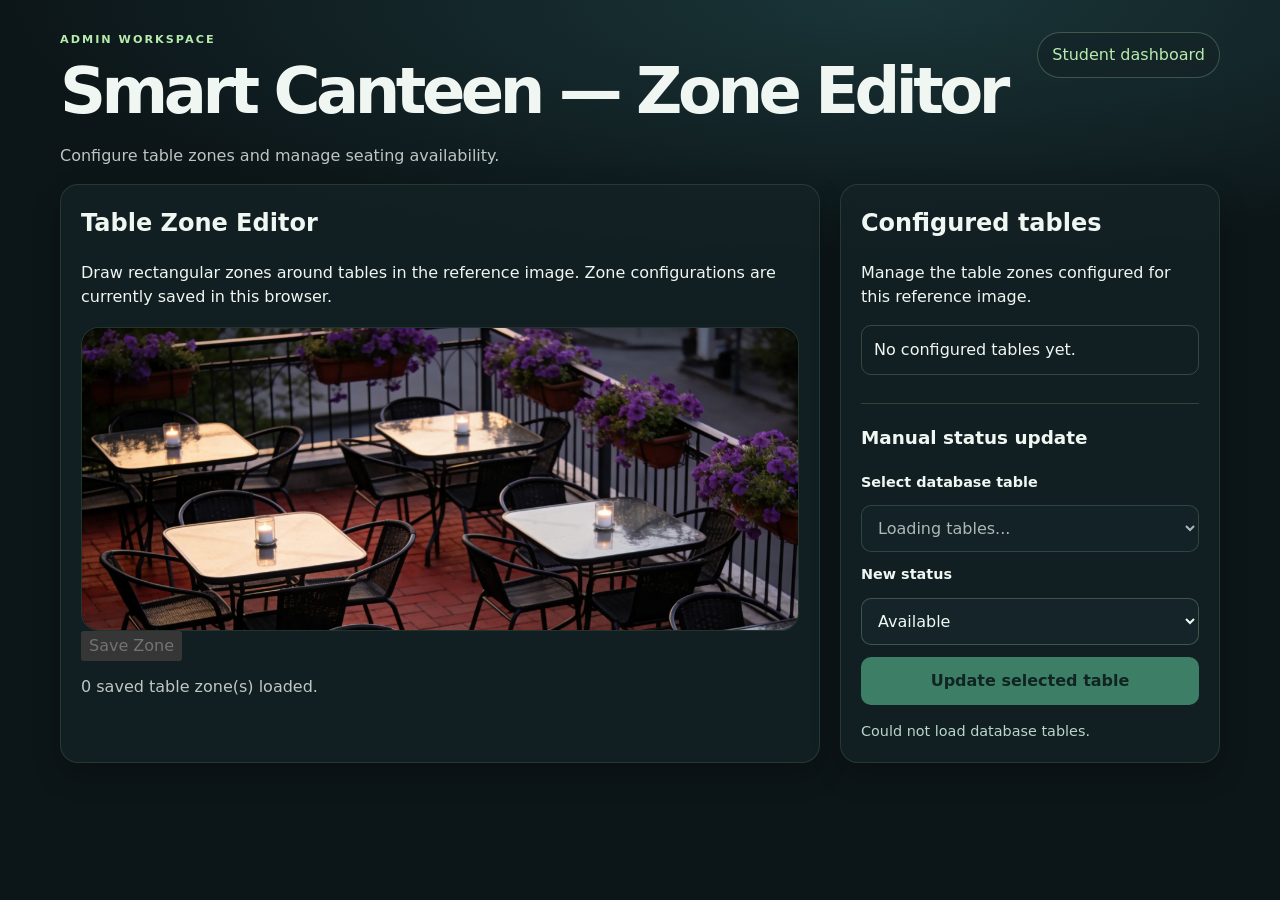
==== projects/smart-canteen/frontend/admin.html @ 9ce66f06 "Commit-2: complete session 03 full-stack smart canteen MVP" ====
<!DOCTYPE html>
<html lang="en">

<head>
  <meta charset="UTF-8">
  <meta name="viewport" content="width=device-width, initial-scale=1.0">

  <title>Smart Canteen | Admin</title>

  <link rel="stylesheet" href="styles.css?v=6">
  <script src="admin.js?v=10" defer></script>
</head>

<body class="admin-body">

  <!-- Admin page header and navigation -->
  <header class="admin-header">
    <div>
      <p class="eyebrow">Admin workspace</p>
      <h1>Smart Canteen — Zone Editor</h1>
      <p class="admin-subtitle">
        Configure table zones and manage seating availability.
      </p>
    </div>

    <nav class="admin-nav">
      <a class="admin-link" href="/">Student dashboard</a>
    </nav>
  </header>

  <main class="admin-main">

    <!-- Table-zone configuration -->
    <section class="admin-panel">
      <h2>Table Zone Editor</h2>
      <p>
        Draw rectangular zones around tables in the reference image.
        Zone configurations are currently saved in this browser.
      </p>

      <!-- Reference image and rectangle-drawing layer -->
      <div class="editor-stage" id="camera-stage">
        <img
          src="assets/canteen-demo.png"
          alt="Reference image of café seating"
          class="stage-image"
          draggable="false"
        >

        <div
          id="zone-layer"
          class="zone-layer"
          aria-hidden="true">
        </div>
      </div>

      <!-- Save a newly drawn rectangle -->
      <button id="save-zone" type="button" disabled>
        Save Zone
      </button>

      <p id="zone-status" class="zone-status" aria-live="polite">
        No table zones configured.
      </p>
    </section>

    <!-- Zone list and manual availability controls -->
    <aside class="admin-panel">

      <h2>Configured tables</h2>
      <p>
        Manage the table zones configured for this reference image.
      </p>

      <!-- JavaScript generates this list from localStorage -->
      <ul id="table-list" class="table-list">
        <li class="table-list-empty">
          No configured tables yet.
        </li>
      </ul>

      <!-- Manual table statuses are saved through FastAPI and SQLite -->
      <section class="manual-status">
        <h3>Manual status update</h3>

        <label for="manual-table-id">
          Select database table
        </label>

        <!-- JavaScript loads database tables into this dropdown -->
        <select id="manual-table-id" disabled>
          <option value="">Loading tables...</option>
        </select>

        <label for="table-01-status">
          New status
        </label>

        <select id="table-01-status">
          <option value="available">Available</option>
          <option value="occupied">Occupied</option>
          <option value="unknown">Unknown</option>
        </select>

        <!-- Enabled after database tables load successfully -->
        <button id="apply-status" type="button" disabled>
          Update selected table
        </button>

        <!-- Displays loading, success and error messages -->
        <p id="status-feedback" role="status">
          Waiting for database tables...
        </p>
      </section>

    </aside>

  </main>

</body>
</html>
---- projects/smart-canteen/frontend/styles.css ----
:root {
  color-scheme: dark;
  --bg: #0c1518;
  --panel: #142226;
  --panel-soft: #17292d;
  --stroke: #2a4144;
  --muted: #a4b5b5;
  --text: #f0f6f1;
  --accent: #b7ebad;
  --available: #88dfaf;
  --occupied: #ffb08f;
  --unknown: #c8c5eb;
}
* { box-sizing: border-box; }
body { margin: 0; color: var(--text); background: radial-gradient(ellipse 90% 35% at 70% 0%, #1a3538, transparent 80%), var(--bg); font: 16px/1.5 system-ui, -apple-system, BlinkMacSystemFont, 'Segoe UI', sans-serif; }
button { font: inherit; }
.page-shell { width: min(1120px, calc(100% - 36px)); margin: 0 auto; }
.topbar { display: flex; align-items: center; justify-content: space-between; border-bottom: 1px solid var(--stroke); min-height: 86px; gap: 12px; }
.brand { display: flex; align-items: center; gap: 10px; text-decoration: none; color: var(--text); font-size: 1.24rem; font-weight: 780; letter-spacing: -.055em; }
.brand-accent { color: var(--accent); }
.brand-mark { background: var(--accent); color: #0d2928; display: grid; place-items: center; width: 40px; height: 40px; border-radius: 12px; }
.topbar-label { color: var(--muted); font-size: .81rem; white-space: nowrap; }
.tiny-dot { display: inline-block; background: var(--accent); width: 6px; height: 6px; border-radius: 50%; vertical-align: middle; margin: 0 0 1px 5px; }
.demo-banner { display: flex; gap: 14px; padding: 13px 16px; margin-top: 23px; background: #342d1c; border: 1px solid #645437; border-radius: 13px; color: #fce6a6; }
.demo-banner strong { display: block; font-size: .75rem; letter-spacing: .085em; }
.demo-banner span:not(.demo-icon) { display: block; color: #e3cf9f; font-size: .82rem; margin-top: 2px; }
.demo-icon { font-size: 1.4rem; line-height: 1; }
.intro { position: relative; overflow: hidden; display: flex; justify-content: space-between; min-height: 250px; align-items: center; gap: 28px; padding: 38px 8px 30px 0; }
.intro > div:first-child { position: relative; z-index: 2; max-width: 660px; }
.eyebrow { color: var(--accent); letter-spacing: .18em; font-weight: 700; font-size: .7rem; text-transform: uppercase; margin: 0 0 9px; }
h1, h2, h3, p { margin-top: 0; }
h1 { font-size: clamp(2.3rem, 5vw, 4.55rem); line-height: 1.05; letter-spacing: -.07em; margin-bottom: 19px; font-weight: 790; }
h1 em { color: var(--accent); font-style: normal; }
.intro-description { color: var(--muted); font-size: 1rem; max-width: 535px; margin: 0; }
.intro-art { flex: 0 0 190px; width: 190px; height: 180px; border-radius: 50%; background: radial-gradient(circle, #254d47, #12272a 68%, transparent 72%); position: relative; transform: rotate(-18deg); }
.art-table { position: absolute; width: 93px; height: 70px; border: 7px solid var(--accent); border-radius: 20px; top: 54px; left: 48px; box-shadow: 0 12px 30px #0007; }
.art-chair { position: absolute; width: 37px; height: 18px; background: #679d89; border-radius: 7px; }
.art-chair.c1 { top: 31px; left: 77px; }.art-chair.c2 { top: 131px; left: 77px; }.art-chair.c3 { width: 18px; height: 36px; left: 24px; top: 72px; }.art-chair.c4 { width: 18px; height: 36px; left: 148px; top: 72px; }
.venue-card { border: 1px solid var(--stroke); border-radius: 17px; background: linear-gradient(110deg, #1c3336, #14262a); padding: 21px 24px; display: flex; align-items: center; gap: 17px; }
.venue-symbol { flex: 0 0 49px; display: grid; place-items: center; width: 49px; height: 49px; background: #284841; border-radius: 13px; font-size: 1.8rem; color: var(--accent); }
.venue-info { flex: 1; min-width: 0; }.venue-info .eyebrow { margin-bottom: 3px; font-size: .6rem; }.venue-info h2 { font-size: 1.15rem; letter-spacing: -.02em; margin-bottom: 2px; }.venue-info p:last-child { color: var(--muted); font-size: .79rem; margin: 0; }
.venue-chip { border: 1px solid #4b6961; color: #c2e6cd; border-radius: 100px; padding: 6px 12px; font-size: .75rem; }
.overview, .tables-section { margin-top: 40px; }.section-heading { display: flex; justify-content: space-between; align-items: end; gap: 14px; margin-bottom: 16px; }.section-heading .eyebrow { margin-bottom: 2px; }.section-heading h2 { font-size: 1.6rem; letter-spacing: -.05em; line-height: 1.2; margin-bottom: 0; }
.snapshot-label, .small-label { font-size: .76rem; color: var(--muted); white-space: nowrap; }
.stat-grid { display: grid; grid-template-columns: repeat(3, 1fr); gap: 13px; }
.stat-card { background: var(--panel); border: 1px solid var(--stroke); border-radius: 16px; padding: 22px; position: relative; }
.stat-card .stat-icon { width: 32px; height: 32px; display: grid; place-items: center; border-radius: 10px; background: #204b40; color: var(--available); font-weight: 700; margin-bottom: 18px; }
.stat-card.occupied .stat-icon { background: #503628; color: var(--occupied); }.stat-card.unknown .stat-icon { background: #35354d; color: var(--unknown); }
.stat-value { font-size: 2.55rem; font-weight: 780; letter-spacing: -.08em; line-height: 1.1; }.stat-label { color: var(--muted); font-size: .87rem; margin-top: 4px; }
.distribution { margin-top: 14px; padding: 17px 21px; border: 1px solid var(--stroke); border-radius: 14px; background: #122025; }
.distribution-heading { display: flex; justify-content: space-between; gap: 14px; margin-bottom: 12px; font-size: .83rem; }.distribution-heading span { color: var(--muted); }.distribution-heading strong { color: var(--text); }
.distribution-track { height: 11px; display: flex; gap: 3px; overflow: hidden; border-radius: 100px; background: #304044; }.track-segment { height: 100%; }.track-segment.available { background: var(--available); }.track-segment.occupied { background: var(--occupied); }.track-segment.unknown { background: var(--unknown); }
.distribution p { color: var(--muted); font-size: .74rem; margin: 12px 0 0; }.distribution strong { color: #e1eae5; }
.filter-bar { display: flex; gap: 8px; overflow-x: auto; padding-bottom: 7px; margin-bottom: 15px; scrollbar-width: thin; }
.filter-chip { background: #1a2b30; color: #c5d3d2; border: 1px solid #365052; border-radius: 100px; padding: 9px 16px; white-space: nowrap; cursor: pointer; font-size: .83rem; transition: background .12s ease, color .12s ease; }
.filter-chip:hover, .filter-chip:focus-visible { background: #304e4d; outline-offset: 2px; }.filter-chip.active { background: var(--accent); border-color: var(--accent); color: #0b2824; font-weight: 700; }
.table-grid { display: grid; grid-template-columns: repeat(3, 1fr); gap: 13px; }
.table-card { min-height: 179px; padding: 18px; background: var(--panel); border: 1px solid var(--stroke); border-radius: 15px; display: flex; flex-direction: column; }
.table-card-top { display: flex; align-items: center; justify-content: space-between; margin-bottom: 14px; gap: 7px; }.table-icon { display: grid; place-items: center; height: 33px; width: 33px; background: #28433c; border-radius: 9px; color: var(--accent); font-size: 1.2rem; }
.status-pill { padding: 4px 10px; border-radius: 100px; font-size: .71rem; font-weight: 650; border: 1px solid; }.status-pill.available { color: var(--available); border-color: #406c58; background: #1b3d33; }.status-pill.occupied { color: var(--occupied); border-color: #794f3c; background: #38271f; }.status-pill.unknown { color: var(--unknown); border-color: #62607a; background: #302e42; }
.table-name { margin: 0; font-size: 1.15rem; letter-spacing: -.04em; }.table-area { margin: 2px 0 16px; color: var(--muted); font-size: .81rem; }.table-card-bottom { border-top: 1px solid var(--stroke); padding-top: 12px; display: flex; justify-content: space-between; gap: 6px; color: var(--muted); font-size: .72rem; margin-top: auto; }.table-reference { color: #698a89; }
.empty-state { grid-column: 1 / -1; color: var(--muted); padding: 28px 10px; text-align: center; }
.explain-card { display: flex; gap: 16px; align-items: start; margin: 38px 0 45px; border-radius: 14px; border: 1px solid #3c5350; background: #1a2e2c; padding: 20px; }.explain-icon { flex: 0 0 29px; width: 29px; height: 29px; border-radius: 50%; background: #346057; display: grid; place-items: center; font-style: italic; font-weight: bold; }.explain-card h2 { font-size: .95rem; margin-bottom: 5px; }.explain-card p { color: #b3c8c2; font-size: .82rem; line-height: 1.65; margin: 0; }.explain-card strong { color: var(--text); }
.footer { display: flex; justify-content: space-between; flex-wrap: wrap; gap: 10px; color: #839897; border-top: 1px solid var(--stroke); padding: 19px 0 28px; font-size: .74rem; }
@media (max-width: 700px) {
  .page-shell { width: min(100% - 28px, 560px); }
  .topbar { min-height: 72px; }.topbar-label { font-size: .68rem; }
  .intro { min-height: auto; padding: 40px 0 30px; }.intro-art { display: none; }
  .intro-description { font-size: .94rem; }
  .venue-card { padding: 16px; }.venue-chip { display: none; }
  .stat-card { padding: 16px; }.stat-card .stat-icon { margin-bottom: 12px; }.stat-value { font-size: 2.2rem; }.stat-label { font-size: .75rem; }
  .overview, .tables-section { margin-top: 32px; }.section-heading h2 { font-size: 1.35rem; }.snapshot-label { white-space: normal; text-align: right; max-width: 130px; font-size: .69rem; }
  .table-grid { grid-template-columns: repeat(2, 1fr); }.table-card { padding: 14px; }.table-name { font-size: 1rem; }.table-card-bottom { flex-wrap: wrap; }
}
@media (max-width: 430px) {
  .page-shell { width: calc(100% - 24px); }.topbar-label { display: none; }
  h1 { font-size: 2.6rem; }
  .stat-grid { gap: 8px; }.stat-card { padding: 13px 11px; }.stat-value { font-size: 2rem; }.stat-label { font-size: .68rem; }
  .table-grid { gap: 9px; }.table-card { min-height: 178px; padding: 12px; }.table-card-bottom { font-size: .67rem; }
  .distribution { padding: 14px; }.explain-card { padding: 15px; }
}
@media (prefers-reduced-motion: reduce) { *, *::before, *::after { scroll-behavior: auto !important; transition: none !important; } }



/* =========================
   Admin page
   ========================= */

   .admin-body {
  min-height: 100vh;
}

.admin-header {
  max-width: 1200px;
  margin: 0 auto;
  padding: 32px 20px 16px;
  display: flex;
  justify-content: space-between;
  align-items: flex-start;
  gap: 20px;
}

.admin-subtitle {
  margin: 8px 0 0;
  color: rgba(240, 246, 241, 0.78);
}

.admin-nav {
  display: flex;
  align-items: center;
}

.admin-link {
  color: var(--accent);
  text-decoration: none;
  border: 1px solid rgba(183, 235, 173, 0.25);
  border-radius: 999px;
  padding: 10px 14px;
  background: rgba(20, 34, 38, 0.55);
}

.admin-link:hover {
  background: rgba(20, 34, 38, 0.8);
}

.admin-main {
  max-width: 1200px;
  margin: 0 auto;
  padding: 0 20px 40px;
  display: grid;
  grid-template-columns: 2fr 1fr;
  gap: 20px;
}

.admin-panel {
  background: rgba(20, 34, 38, 0.8);
  border: 1px solid rgba(183, 235, 173, 0.12);
  border-radius: 18px;
  padding: 20px;
  box-shadow: 0 12px 30px rgba(0, 0, 0, 0.2);
}

.editor-stage {
  position: relative;
  margin-top: 18px;
  border-radius: 18px;
  overflow: hidden;
  border: 1px solid rgba(183, 235, 173, 0.15);
  background: rgba(9, 19, 22, 0.85);
}

.stage-image {
  display: block;
  width: 100%;
  height: auto;
}

.zone-layer {
  position: absolute;
  inset: 0;
  pointer-events: none;
}

.zone-status {
  margin-top: 14px;
  color: rgba(240, 246, 241, 0.78);
}

.table-list {
  list-style: none;
  padding: 0;
  margin: 16px 0 0;
  display: grid;
  gap: 10px;
}

.table-list-empty {
  padding: 12px 14px;
  border-radius: 12px;
  background: rgba(9, 19, 22, 0.55);
  color: rgba(240, 246, 241, 0.78);
  border: 1px dashed rgba(183, 235, 173, 0.15);
}

@media (max-width: 900px) {
  .admin-main {
    grid-template-columns: 1fr;
  }

  .admin-header {
    flex-direction: column;
  }
}

/* Zone drawing experiment */

.zone-layer {
  pointer-events: auto;
  touch-action: none;
  cursor: crosshair;
}

.zone-preview {
  position: absolute;
  box-sizing: border-box;
  border: 2px solid #5ee8b1;
  background: rgba(94, 232, 177, 0.22);
  pointer-events: none;
}

/* Saved table zone */

.zone-saved {
  border-color: #36e2ae;
  background: rgba(54, 226, 174, 0.18);
}

.zone-saved::after {
  content: attr(data-label);
  position: absolute;
  top: 0;
  left: 0;
  padding: 4px 7px;
  border-radius: 0 0 6px 0;
  background: #087b65;
  color: white;
  font-size: 12px;
  font-weight: 700;
}

/* Configured table list */

.table-list li {
  display: flex;
  justify-content: space-between;
  align-items: center;
  gap: 12px;
  padding: 12px;
  border: 1px solid rgba(183, 235, 173, 0.2);
  border-radius: 10px;
}

.table-list button {
  cursor: pointer;
  border: 1px solid #a75b5b;
  border-radius: 7px;
  padding: 6px 10px;
  background: transparent;
  color: #ffaaaa;
}


/* Admin manual-status controls */

.manual-status {
  display: grid;
  gap: 12px;
  margin-top: 28px;
  padding-top: 20px;
  border-top: 1px solid rgba(183, 235, 173, 0.18);
}

.manual-status h3 {
  margin: 0 0 8px;
  font-size: 1.15rem;
}

.manual-status label {
  font-size: 0.9rem;
  font-weight: 600;
}

.manual-status select {
  width: 100%;
  min-width: 0;
  padding: 12px;
  border: 1px solid rgba(183, 235, 173, 0.25);
  border-radius: 10px;
  background: #142428;
  color: #effaf5;
  font: inherit;
}

.manual-status select:focus-visible,
.manual-status button:focus-visible {
  outline: 2px solid #61e8b3;
  outline-offset: 3px;
}

.manual-status button {
  padding: 12px 16px;
  border: 0;
  border-radius: 10px;
  background: #69dfaa;
  color: #102923;
  font: inherit;
  font-weight: 700;
  cursor: pointer;
}

.manual-status button:hover:not(:disabled) {
  background: #8cefc1;
}

.manual-status button:disabled {
  opacity: 0.5;
  cursor: not-allowed;
}

#status-feedback {
  margin: 4px 0 0;
  color: #b9d6ca;
  font-size: 0.9rem;
  overflow-wrap: anywhere;
}

/* Information about the student dashboard's data freshness */

.data-sync-status {
  margin: 12px 0;
  color: #b9d6ca;
  font-size: 0.85rem;
}
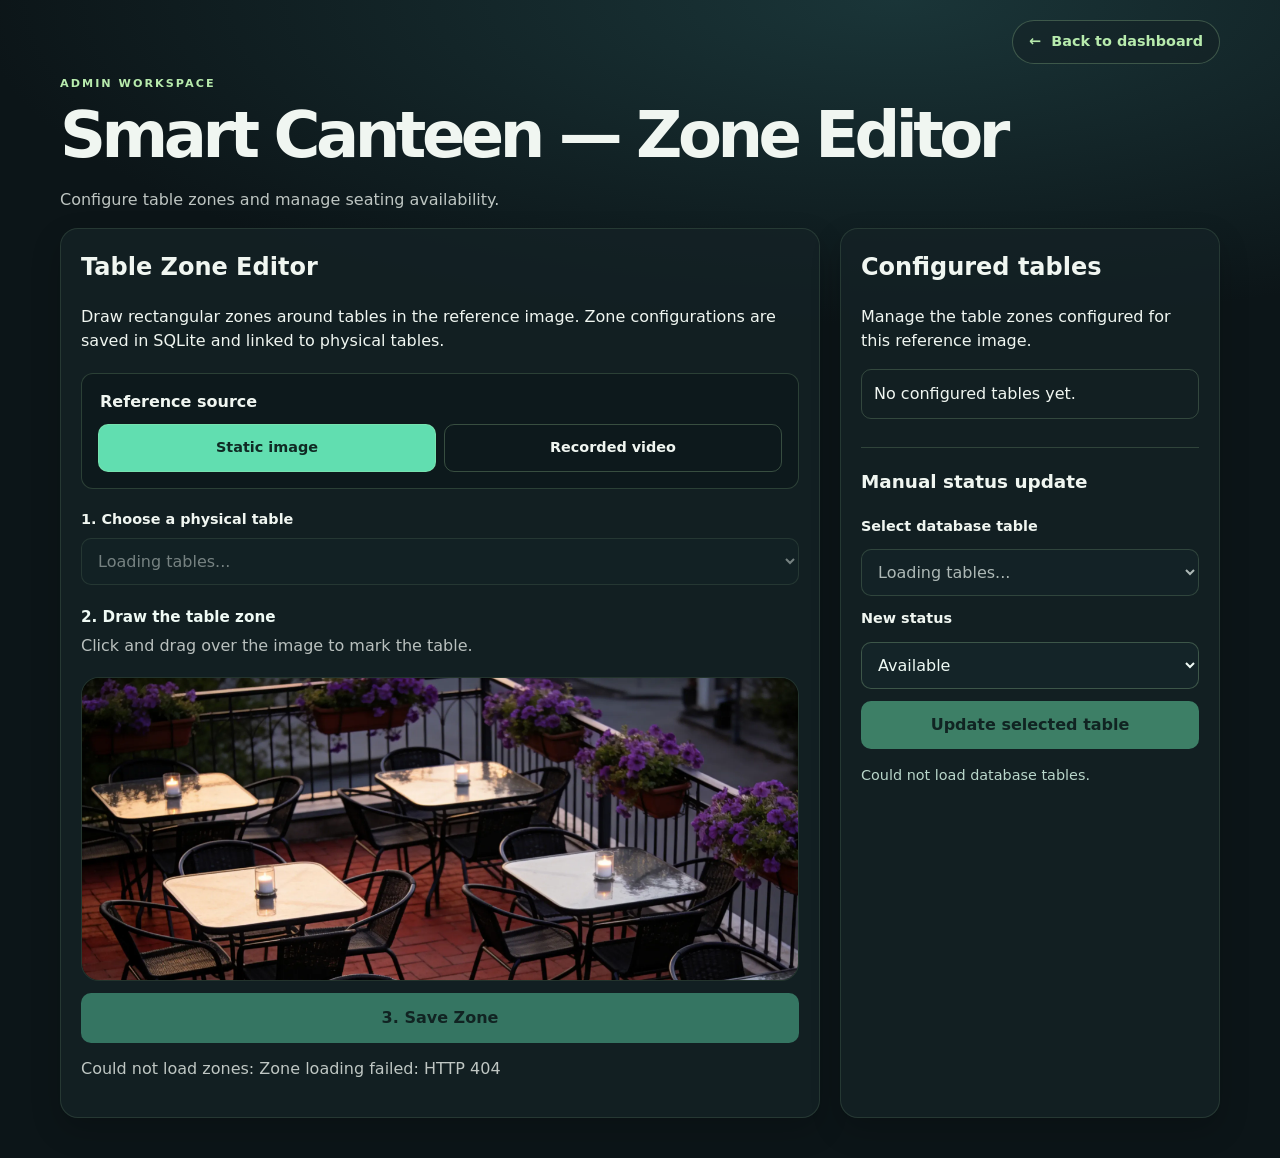
==== commit ae78bf8b: "feat: add persistent multi-camera zone editor with SQLite" ====
--- a/projects/smart-canteen/frontend/admin.html
+++ b/projects/smart-canteen/frontend/admin.html
@@ -1,122 +1,175 @@
+<!doctype html>
+<html lang="en">
+  <head>
+    <meta charset="UTF-8" />
+    <meta name="viewport" content="width=device-width, initial-scale=1.0" />
 
-<!DOCTYPE html>
-<html lang="en">
+    <title>Smart Canteen | Admin</title>
 
-<head>
-  <meta charset="UTF-8">
-  <meta name="viewport" content="width=device-width, initial-scale=1.0">
+    <link rel="stylesheet" href="styles.css?v=7" />
+    <script src="admin.js?v=17" defer></script>
+  </head>
 
-  <title>Smart Canteen | Admin</title>
-
-  <link rel="stylesheet" href="styles.css?v=6">
-  <script src="admin.js?v=10" defer></script>
-</head>
-
-<body class="admin-body">
-
-  <!-- Admin page header and navigation -->
-  <header class="admin-header">
-    <div>
-      <p class="eyebrow">Admin workspace</p>
-      <h1>Smart Canteen — Zone Editor</h1>
-      <p class="admin-subtitle">
-        Configure table zones and manage seating availability.
-      </p>
-    </div>
-
-    <nav class="admin-nav">
-      <a class="admin-link" href="/">Student dashboard</a>
-    </nav>
-  </header>
-
-  <main class="admin-main">
-
-    <!-- Table-zone configuration -->
-    <section class="admin-panel">
-      <h2>Table Zone Editor</h2>
-      <p>
-        Draw rectangular zones around tables in the reference image.
-        Zone configurations are currently saved in this browser.
-      </p>
-
-      <!-- Reference image and rectangle-drawing layer -->
-      <div class="editor-stage" id="camera-stage">
-        <img
-          src="assets/canteen-demo.png"
-          alt="Reference image of café seating"
-          class="stage-image"
-          draggable="false"
-        >
-
-        <div
-          id="zone-layer"
-          class="zone-layer"
-          aria-hidden="true">
-        </div>
+  <body class="admin-body">
+    <!-- Admin page header and navigation -->
+    <header class="admin-header">
+      <div>
+        <p class="eyebrow">Admin workspace</p>
+        <h1>Smart Canteen — Zone Editor</h1>
+        <p class="admin-subtitle">
+          Configure table zones and manage seating availability.
+        </p>
       </div>
 
-      <!-- Save a newly drawn rectangle -->
-      <button id="save-zone" type="button" disabled>
-        Save Zone
-      </button>
+      <nav class="admin-nav">
+        <a class="admin-link" href="/">
+          <span aria-hidden="true">←</span>
+          <span>Back to dashboard</span>
+        </a>
+      </nav>
+    </header>
 
-      <p id="zone-status" class="zone-status" aria-live="polite">
-        No table zones configured.
-      </p>
-    </section>
+    <main class="admin-main">
+      <!-- Table-zone configuration -->
+      <section class="admin-panel">
+        <h2>Table Zone Editor</h2>
+        <p>
+         Draw rectangular zones around tables in the reference image. Zone configurations are saved in SQLite and linked to physical tables.
+        </p>
 
-    <!-- Zone list and manual availability controls -->
-    <aside class="admin-panel">
+        <!-- Choose the type of reference footage. -->
+        <div class="source-controls">
+        <!-- Two choices are easier to understand as tabs. -->
+        <fieldset class="source-mode-group">
+          <legend>Reference source</legend>
 
-      <h2>Configured tables</h2>
-      <p>
-        Manage the table zones configured for this reference image.
-      </p>
+          <div class="source-mode-options">
+            <label class="source-mode-choice">
+              <input type="radio" name="source-mode" value="image" checked />
+              <span>Static image</span>
+            </label>
 
-      <!-- JavaScript generates this list from localStorage -->
-      <ul id="table-list" class="table-list">
-        <li class="table-list-empty">
-          No configured tables yet.
-        </li>
-      </ul>
+            <label class="source-mode-choice">
+              <input type="radio" name="source-mode" value="video" disabled />
+              <span>Recorded video</span>
+            </label>
+          </div>
+        </fieldset>
 
-      <!-- Manual table statuses are saved through FastAPI and SQLite -->
-      <section class="manual-status">
-        <h3>Manual status update</h3>
+          <!-- Show this file picker when video mode is enabled. -->
+          <div id="video-input-row" hidden>
+            <label for="video-file">Choose a recorded video</label>
+            <input
+              id="video-file"
+              type="file"
+              accept="video/mp4,video/webm"
+            />
 
-        <label for="manual-table-id">
-          Select database table
+            <!-- Capture the current video frame for table-zone editing. -->
+          <button
+            id="capture-video-frame"
+            type="button"
+            disabled
+          >
+            Capture Frame & Edit Zones
+          </button>
+          </div>
+        </div>
+                <!-- Step 1: Choose which physical table to configure. -->
+        <label for="zone-table-id">
+          1. Choose a physical table
         </label>
 
-        <!-- JavaScript loads database tables into this dropdown -->
-        <select id="manual-table-id" disabled>
+        <select id="zone-table-id" disabled>
           <option value="">Loading tables...</option>
         </select>
 
-        <label for="table-01-status">
-          New status
-        </label>
+        <!-- Step 2: Draw the table boundary. -->
+        <p class="zone-help">
+          <strong>2. Draw the table zone</strong>
+          Click and drag over the image to mark the table.
+        </p>
 
-        <select id="table-01-status">
-          <option value="available">Available</option>
-          <option value="occupied">Occupied</option>
-          <option value="unknown">Unknown</option>
-        </select>
+        <!-- Camera reference image and drawing layer. -->
+        <div class="editor-stage" id="camera-stage">
+          <img
+            src="assets/canteen-demo.png"
+            alt="Reference image of café seating"
+            class="stage-image"
+            draggable="false"
+          />
 
-        <!-- Enabled after database tables load successfully -->
-        <button id="apply-status" type="button" disabled>
-          Update selected table
+          <!-- Recorded footage uses the same editor stage. -->
+        <video
+          id="stage-video"
+          class="stage-video"
+          controls
+          playsinline
+          preload="metadata"
+          hidden
+        ></video>
+
+        <!-- A frozen video frame used for drawing table zones. -->
+        <canvas
+          id="frozen-video-frame"
+          class="frozen-video-frame"
+          aria-label="Captured video frame for table-zone editing"
+          hidden
+        ></canvas>
+          <div id="zone-layer" class="zone-layer" aria-hidden="true"></div>
+        </div>
+
+        <!-- Step 3: Save to SQLite. -->
+        <button id="save-zone" type="button" disabled>
+          3. Save Zone
         </button>
 
-        <!-- Displays loading, success and error messages -->
-        <p id="status-feedback" role="status">
-          Waiting for database tables...
+        <!-- Show drawing, saving, and error messages to the admin. -->
+        <p id="zone-status" class="zone-status" aria-live="polite">
+          No table zones configured.
         </p>
       </section>
 
-    </aside>
+      <!-- Zone list and manual availability controls -->
+      <aside class="admin-panel">
+        <h2>Configured tables</h2>
+        <p>Manage the table zones configured for this reference image.</p>
 
-  </main>
+        <!-- JavaScript generates this list from localStorage -->
+        <ul id="table-list" class="table-list">
+          <li class="table-list-empty">No configured tables yet.</li>
+        </ul>
 
-</body>
+        <!-- Manual table statuses are saved through FastAPI and SQLite -->
+        <section class="manual-status">
+          <h3>Manual status update</h3>
+
+          <label for="manual-table-id"> Select database table </label>
+
+          <!-- JavaScript loads database tables into this dropdown -->
+          <select id="manual-table-id" disabled>
+            <option value="">Loading tables...</option>
+          </select>
+
+          <label for="table-01-status"> New status </label>
+
+          <select id="table-01-status">
+            <option value="available">Available</option>
+            <option value="occupied">Occupied</option>
+            <option value="unknown">Unknown</option>
+          </select>
+
+          <!-- Enabled after database tables load successfully -->
+          <button id="apply-status" type="button" disabled>
+            Update selected table
+          </button>
+
+          <!-- Displays loading, success and error messages -->
+          <p id="status-feedback" role="status">
+            Waiting for database tables...
+          </p>
+        </section>
+      </aside>
+    </main>
+  </body>
 </html>
--- a/projects/smart-canteen/frontend/styles.css
+++ b/projects/smart-canteen/frontend/styles.css
@@ -11,96 +11,653 @@
   --occupied: #ffb08f;
   --unknown: #c8c5eb;
 }
-* { box-sizing: border-box; }
-body { margin: 0; color: var(--text); background: radial-gradient(ellipse 90% 35% at 70% 0%, #1a3538, transparent 80%), var(--bg); font: 16px/1.5 system-ui, -apple-system, BlinkMacSystemFont, 'Segoe UI', sans-serif; }
-button { font: inherit; }
-.page-shell { width: min(1120px, calc(100% - 36px)); margin: 0 auto; }
-.topbar { display: flex; align-items: center; justify-content: space-between; border-bottom: 1px solid var(--stroke); min-height: 86px; gap: 12px; }
-.brand { display: flex; align-items: center; gap: 10px; text-decoration: none; color: var(--text); font-size: 1.24rem; font-weight: 780; letter-spacing: -.055em; }
-.brand-accent { color: var(--accent); }
-.brand-mark { background: var(--accent); color: #0d2928; display: grid; place-items: center; width: 40px; height: 40px; border-radius: 12px; }
-.topbar-label { color: var(--muted); font-size: .81rem; white-space: nowrap; }
-.tiny-dot { display: inline-block; background: var(--accent); width: 6px; height: 6px; border-radius: 50%; vertical-align: middle; margin: 0 0 1px 5px; }
-.demo-banner { display: flex; gap: 14px; padding: 13px 16px; margin-top: 23px; background: #342d1c; border: 1px solid #645437; border-radius: 13px; color: #fce6a6; }
-.demo-banner strong { display: block; font-size: .75rem; letter-spacing: .085em; }
-.demo-banner span:not(.demo-icon) { display: block; color: #e3cf9f; font-size: .82rem; margin-top: 2px; }
-.demo-icon { font-size: 1.4rem; line-height: 1; }
-.intro { position: relative; overflow: hidden; display: flex; justify-content: space-between; min-height: 250px; align-items: center; gap: 28px; padding: 38px 8px 30px 0; }
-.intro > div:first-child { position: relative; z-index: 2; max-width: 660px; }
-.eyebrow { color: var(--accent); letter-spacing: .18em; font-weight: 700; font-size: .7rem; text-transform: uppercase; margin: 0 0 9px; }
-h1, h2, h3, p { margin-top: 0; }
-h1 { font-size: clamp(2.3rem, 5vw, 4.55rem); line-height: 1.05; letter-spacing: -.07em; margin-bottom: 19px; font-weight: 790; }
-h1 em { color: var(--accent); font-style: normal; }
-.intro-description { color: var(--muted); font-size: 1rem; max-width: 535px; margin: 0; }
-.intro-art { flex: 0 0 190px; width: 190px; height: 180px; border-radius: 50%; background: radial-gradient(circle, #254d47, #12272a 68%, transparent 72%); position: relative; transform: rotate(-18deg); }
-.art-table { position: absolute; width: 93px; height: 70px; border: 7px solid var(--accent); border-radius: 20px; top: 54px; left: 48px; box-shadow: 0 12px 30px #0007; }
-.art-chair { position: absolute; width: 37px; height: 18px; background: #679d89; border-radius: 7px; }
-.art-chair.c1 { top: 31px; left: 77px; }.art-chair.c2 { top: 131px; left: 77px; }.art-chair.c3 { width: 18px; height: 36px; left: 24px; top: 72px; }.art-chair.c4 { width: 18px; height: 36px; left: 148px; top: 72px; }
-.venue-card { border: 1px solid var(--stroke); border-radius: 17px; background: linear-gradient(110deg, #1c3336, #14262a); padding: 21px 24px; display: flex; align-items: center; gap: 17px; }
-.venue-symbol { flex: 0 0 49px; display: grid; place-items: center; width: 49px; height: 49px; background: #284841; border-radius: 13px; font-size: 1.8rem; color: var(--accent); }
-.venue-info { flex: 1; min-width: 0; }.venue-info .eyebrow { margin-bottom: 3px; font-size: .6rem; }.venue-info h2 { font-size: 1.15rem; letter-spacing: -.02em; margin-bottom: 2px; }.venue-info p:last-child { color: var(--muted); font-size: .79rem; margin: 0; }
-.venue-chip { border: 1px solid #4b6961; color: #c2e6cd; border-radius: 100px; padding: 6px 12px; font-size: .75rem; }
-.overview, .tables-section { margin-top: 40px; }.section-heading { display: flex; justify-content: space-between; align-items: end; gap: 14px; margin-bottom: 16px; }.section-heading .eyebrow { margin-bottom: 2px; }.section-heading h2 { font-size: 1.6rem; letter-spacing: -.05em; line-height: 1.2; margin-bottom: 0; }
-.snapshot-label, .small-label { font-size: .76rem; color: var(--muted); white-space: nowrap; }
-.stat-grid { display: grid; grid-template-columns: repeat(3, 1fr); gap: 13px; }
-.stat-card { background: var(--panel); border: 1px solid var(--stroke); border-radius: 16px; padding: 22px; position: relative; }
-.stat-card .stat-icon { width: 32px; height: 32px; display: grid; place-items: center; border-radius: 10px; background: #204b40; color: var(--available); font-weight: 700; margin-bottom: 18px; }
-.stat-card.occupied .stat-icon { background: #503628; color: var(--occupied); }.stat-card.unknown .stat-icon { background: #35354d; color: var(--unknown); }
-.stat-value { font-size: 2.55rem; font-weight: 780; letter-spacing: -.08em; line-height: 1.1; }.stat-label { color: var(--muted); font-size: .87rem; margin-top: 4px; }
-.distribution { margin-top: 14px; padding: 17px 21px; border: 1px solid var(--stroke); border-radius: 14px; background: #122025; }
-.distribution-heading { display: flex; justify-content: space-between; gap: 14px; margin-bottom: 12px; font-size: .83rem; }.distribution-heading span { color: var(--muted); }.distribution-heading strong { color: var(--text); }
-.distribution-track { height: 11px; display: flex; gap: 3px; overflow: hidden; border-radius: 100px; background: #304044; }.track-segment { height: 100%; }.track-segment.available { background: var(--available); }.track-segment.occupied { background: var(--occupied); }.track-segment.unknown { background: var(--unknown); }
-.distribution p { color: var(--muted); font-size: .74rem; margin: 12px 0 0; }.distribution strong { color: #e1eae5; }
-.filter-bar { display: flex; gap: 8px; overflow-x: auto; padding-bottom: 7px; margin-bottom: 15px; scrollbar-width: thin; }
-.filter-chip { background: #1a2b30; color: #c5d3d2; border: 1px solid #365052; border-radius: 100px; padding: 9px 16px; white-space: nowrap; cursor: pointer; font-size: .83rem; transition: background .12s ease, color .12s ease; }
-.filter-chip:hover, .filter-chip:focus-visible { background: #304e4d; outline-offset: 2px; }.filter-chip.active { background: var(--accent); border-color: var(--accent); color: #0b2824; font-weight: 700; }
-.table-grid { display: grid; grid-template-columns: repeat(3, 1fr); gap: 13px; }
-.table-card { min-height: 179px; padding: 18px; background: var(--panel); border: 1px solid var(--stroke); border-radius: 15px; display: flex; flex-direction: column; }
-.table-card-top { display: flex; align-items: center; justify-content: space-between; margin-bottom: 14px; gap: 7px; }.table-icon { display: grid; place-items: center; height: 33px; width: 33px; background: #28433c; border-radius: 9px; color: var(--accent); font-size: 1.2rem; }
-.status-pill { padding: 4px 10px; border-radius: 100px; font-size: .71rem; font-weight: 650; border: 1px solid; }.status-pill.available { color: var(--available); border-color: #406c58; background: #1b3d33; }.status-pill.occupied { color: var(--occupied); border-color: #794f3c; background: #38271f; }.status-pill.unknown { color: var(--unknown); border-color: #62607a; background: #302e42; }
-.table-name { margin: 0; font-size: 1.15rem; letter-spacing: -.04em; }.table-area { margin: 2px 0 16px; color: var(--muted); font-size: .81rem; }.table-card-bottom { border-top: 1px solid var(--stroke); padding-top: 12px; display: flex; justify-content: space-between; gap: 6px; color: var(--muted); font-size: .72rem; margin-top: auto; }.table-reference { color: #698a89; }
-.empty-state { grid-column: 1 / -1; color: var(--muted); padding: 28px 10px; text-align: center; }
-.explain-card { display: flex; gap: 16px; align-items: start; margin: 38px 0 45px; border-radius: 14px; border: 1px solid #3c5350; background: #1a2e2c; padding: 20px; }.explain-icon { flex: 0 0 29px; width: 29px; height: 29px; border-radius: 50%; background: #346057; display: grid; place-items: center; font-style: italic; font-weight: bold; }.explain-card h2 { font-size: .95rem; margin-bottom: 5px; }.explain-card p { color: #b3c8c2; font-size: .82rem; line-height: 1.65; margin: 0; }.explain-card strong { color: var(--text); }
-.footer { display: flex; justify-content: space-between; flex-wrap: wrap; gap: 10px; color: #839897; border-top: 1px solid var(--stroke); padding: 19px 0 28px; font-size: .74rem; }
+* {
+  box-sizing: border-box;
+}
+body {
+  margin: 0;
+  color: var(--text);
+  background:
+    radial-gradient(ellipse 90% 35% at 70% 0%, #1a3538, transparent 80%),
+    var(--bg);
+  font:
+    16px/1.5 system-ui,
+    -apple-system,
+    BlinkMacSystemFont,
+    "Segoe UI",
+    sans-serif;
+}
+button {
+  font: inherit;
+}
+.page-shell {
+  width: min(1120px, calc(100% - 36px));
+  margin: 0 auto;
+}
+.topbar {
+  display: flex;
+  align-items: center;
+  justify-content: space-between;
+  border-bottom: 1px solid var(--stroke);
+  min-height: 86px;
+  gap: 12px;
+}
+.brand {
+  display: flex;
+  align-items: center;
+  gap: 10px;
+  text-decoration: none;
+  color: var(--text);
+  font-size: 1.24rem;
+  font-weight: 780;
+  letter-spacing: -0.055em;
+}
+.brand-accent {
+  color: var(--accent);
+}
+.brand-mark {
+  background: var(--accent);
+  color: #0d2928;
+  display: grid;
+  place-items: center;
+  width: 40px;
+  height: 40px;
+  border-radius: 12px;
+}
+.topbar-label {
+  color: var(--muted);
+  font-size: 0.81rem;
+  white-space: nowrap;
+}
+.tiny-dot {
+  display: inline-block;
+  background: var(--accent);
+  width: 6px;
+  height: 6px;
+  border-radius: 50%;
+  vertical-align: middle;
+  margin: 0 0 1px 5px;
+}
+.demo-banner {
+  display: flex;
+  gap: 14px;
+  padding: 13px 16px;
+  margin-top: 23px;
+  background: #342d1c;
+  border: 1px solid #645437;
+  border-radius: 13px;
+  color: #fce6a6;
+}
+.demo-banner strong {
+  display: block;
+  font-size: 0.75rem;
+  letter-spacing: 0.085em;
+}
+.demo-banner span:not(.demo-icon) {
+  display: block;
+  color: #e3cf9f;
+  font-size: 0.82rem;
+  margin-top: 2px;
+}
+.demo-icon {
+  font-size: 1.4rem;
+  line-height: 1;
+}
+.intro {
+  position: relative;
+  overflow: hidden;
+  display: flex;
+  justify-content: space-between;
+  min-height: 250px;
+  align-items: center;
+  gap: 28px;
+  padding: 38px 8px 30px 0;
+}
+.intro > div:first-child {
+  position: relative;
+  z-index: 2;
+  max-width: 660px;
+}
+.eyebrow {
+  color: var(--accent);
+  letter-spacing: 0.18em;
+  font-weight: 700;
+  font-size: 0.7rem;
+  text-transform: uppercase;
+  margin: 0 0 9px;
+}
+h1,
+h2,
+h3,
+p {
+  margin-top: 0;
+}
+h1 {
+  font-size: clamp(2.3rem, 5vw, 4.55rem);
+  line-height: 1.05;
+  letter-spacing: -0.07em;
+  margin-bottom: 19px;
+  font-weight: 790;
+}
+h1 em {
+  color: var(--accent);
+  font-style: normal;
+}
+.intro-description {
+  color: var(--muted);
+  font-size: 1rem;
+  max-width: 535px;
+  margin: 0;
+}
+.intro-art {
+  flex: 0 0 190px;
+  width: 190px;
+  height: 180px;
+  border-radius: 50%;
+  background: radial-gradient(circle, #254d47, #12272a 68%, transparent 72%);
+  position: relative;
+  transform: rotate(-18deg);
+}
+.art-table {
+  position: absolute;
+  width: 93px;
+  height: 70px;
+  border: 7px solid var(--accent);
+  border-radius: 20px;
+  top: 54px;
+  left: 48px;
+  box-shadow: 0 12px 30px #0007;
+}
+.art-chair {
+  position: absolute;
+  width: 37px;
+  height: 18px;
+  background: #679d89;
+  border-radius: 7px;
+}
+.art-chair.c1 {
+  top: 31px;
+  left: 77px;
+}
+.art-chair.c2 {
+  top: 131px;
+  left: 77px;
+}
+.art-chair.c3 {
+  width: 18px;
+  height: 36px;
+  left: 24px;
+  top: 72px;
+}
+.art-chair.c4 {
+  width: 18px;
+  height: 36px;
+  left: 148px;
+  top: 72px;
+}
+.venue-card {
+  border: 1px solid var(--stroke);
+  border-radius: 17px;
+  background: linear-gradient(110deg, #1c3336, #14262a);
+  padding: 21px 24px;
+  display: flex;
+  align-items: center;
+  gap: 17px;
+}
+.venue-symbol {
+  flex: 0 0 49px;
+  display: grid;
+  place-items: center;
+  width: 49px;
+  height: 49px;
+  background: #284841;
+  border-radius: 13px;
+  font-size: 1.8rem;
+  color: var(--accent);
+}
+.venue-info {
+  flex: 1;
+  min-width: 0;
+}
+.venue-info .eyebrow {
+  margin-bottom: 3px;
+  font-size: 0.6rem;
+}
+.venue-info h2 {
+  font-size: 1.15rem;
+  letter-spacing: -0.02em;
+  margin-bottom: 2px;
+}
+.venue-info p:last-child {
+  color: var(--muted);
+  font-size: 0.79rem;
+  margin: 0;
+}
+.venue-chip {
+  border: 1px solid #4b6961;
+  color: #c2e6cd;
+  border-radius: 100px;
+  padding: 6px 12px;
+  font-size: 0.75rem;
+}
+.overview,
+.tables-section {
+  margin-top: 40px;
+}
+.section-heading {
+  display: flex;
+  justify-content: space-between;
+  align-items: end;
+  gap: 14px;
+  margin-bottom: 16px;
+}
+.section-heading .eyebrow {
+  margin-bottom: 2px;
+}
+.section-heading h2 {
+  font-size: 1.6rem;
+  letter-spacing: -0.05em;
+  line-height: 1.2;
+  margin-bottom: 0;
+}
+.snapshot-label,
+.small-label {
+  font-size: 0.76rem;
+  color: var(--muted);
+  white-space: nowrap;
+}
+.stat-grid {
+  display: grid;
+  grid-template-columns: repeat(3, 1fr);
+  gap: 13px;
+}
+.stat-card {
+  background: var(--panel);
+  border: 1px solid var(--stroke);
+  border-radius: 16px;
+  padding: 22px;
+  position: relative;
+}
+.stat-card .stat-icon {
+  width: 32px;
+  height: 32px;
+  display: grid;
+  place-items: center;
+  border-radius: 10px;
+  background: #204b40;
+  color: var(--available);
+  font-weight: 700;
+  margin-bottom: 18px;
+}
+.stat-card.occupied .stat-icon {
+  background: #503628;
+  color: var(--occupied);
+}
+.stat-card.unknown .stat-icon {
+  background: #35354d;
+  color: var(--unknown);
+}
+.stat-value {
+  font-size: 2.55rem;
+  font-weight: 780;
+  letter-spacing: -0.08em;
+  line-height: 1.1;
+}
+.stat-label {
+  color: var(--muted);
+  font-size: 0.87rem;
+  margin-top: 4px;
+}
+.distribution {
+  margin-top: 14px;
+  padding: 17px 21px;
+  border: 1px solid var(--stroke);
+  border-radius: 14px;
+  background: #122025;
+}
+.distribution-heading {
+  display: flex;
+  justify-content: space-between;
+  gap: 14px;
+  margin-bottom: 12px;
+  font-size: 0.83rem;
+}
+.distribution-heading span {
+  color: var(--muted);
+}
+.distribution-heading strong {
+  color: var(--text);
+}
+.distribution-track {
+  height: 11px;
+  display: flex;
+  gap: 3px;
+  overflow: hidden;
+  border-radius: 100px;
+  background: #304044;
+}
+.track-segment {
+  height: 100%;
+}
+.track-segment.available {
+  background: var(--available);
+}
+.track-segment.occupied {
+  background: var(--occupied);
+}
+.track-segment.unknown {
+  background: var(--unknown);
+}
+.distribution p {
+  color: var(--muted);
+  font-size: 0.74rem;
+  margin: 12px 0 0;
+}
+.distribution strong {
+  color: #e1eae5;
+}
+.filter-bar {
+  display: flex;
+  gap: 8px;
+  overflow-x: auto;
+  padding-bottom: 7px;
+  margin-bottom: 15px;
+  scrollbar-width: thin;
+}
+.filter-chip {
+  background: #1a2b30;
+  color: #c5d3d2;
+  border: 1px solid #365052;
+  border-radius: 100px;
+  padding: 9px 16px;
+  white-space: nowrap;
+  cursor: pointer;
+  font-size: 0.83rem;
+  transition:
+    background 0.12s ease,
+    color 0.12s ease;
+}
+.filter-chip:hover,
+.filter-chip:focus-visible {
+  background: #304e4d;
+  outline-offset: 2px;
+}
+.filter-chip.active {
+  background: var(--accent);
+  border-color: var(--accent);
+  color: #0b2824;
+  font-weight: 700;
+}
+.table-grid {
+  display: grid;
+  grid-template-columns: repeat(3, 1fr);
+  gap: 13px;
+}
+.table-card {
+  min-height: 179px;
+  padding: 18px;
+  background: var(--panel);
+  border: 1px solid var(--stroke);
+  border-radius: 15px;
+  display: flex;
+  flex-direction: column;
+}
+.table-card-top {
+  display: flex;
+  align-items: center;
+  justify-content: space-between;
+  margin-bottom: 14px;
+  gap: 7px;
+}
+.table-icon {
+  display: grid;
+  place-items: center;
+  height: 33px;
+  width: 33px;
+  background: #28433c;
+  border-radius: 9px;
+  color: var(--accent);
+  font-size: 1.2rem;
+}
+.status-pill {
+  padding: 4px 10px;
+  border-radius: 100px;
+  font-size: 0.71rem;
+  font-weight: 650;
+  border: 1px solid;
+}
+.status-pill.available {
+  color: var(--available);
+  border-color: #406c58;
+  background: #1b3d33;
+}
+.status-pill.occupied {
+  color: var(--occupied);
+  border-color: #794f3c;
+  background: #38271f;
+}
+.status-pill.unknown {
+  color: var(--unknown);
+  border-color: #62607a;
+  background: #302e42;
+}
+.table-name {
+  margin: 0;
+  font-size: 1.15rem;
+  letter-spacing: -0.04em;
+}
+.table-area {
+  margin: 2px 0 16px;
+  color: var(--muted);
+  font-size: 0.81rem;
+}
+.table-card-bottom {
+  border-top: 1px solid var(--stroke);
+  padding-top: 12px;
+  display: flex;
+  justify-content: space-between;
+  gap: 6px;
+  color: var(--muted);
+  font-size: 0.72rem;
+  margin-top: auto;
+}
+.table-reference {
+  color: #698a89;
+}
+.empty-state {
+  grid-column: 1 / -1;
+  color: var(--muted);
+  padding: 28px 10px;
+  text-align: center;
+}
+.explain-card {
+  display: flex;
+  gap: 16px;
+  align-items: start;
+  margin: 38px 0 45px;
+  border-radius: 14px;
+  border: 1px solid #3c5350;
+  background: #1a2e2c;
+  padding: 20px;
+}
+.explain-icon {
+  flex: 0 0 29px;
+  width: 29px;
+  height: 29px;
+  border-radius: 50%;
+  background: #346057;
+  display: grid;
+  place-items: center;
+  font-style: italic;
+  font-weight: bold;
+}
+.explain-card h2 {
+  font-size: 0.95rem;
+  margin-bottom: 5px;
+}
+.explain-card p {
+  color: #b3c8c2;
+  font-size: 0.82rem;
+  line-height: 1.65;
+  margin: 0;
+}
+.explain-card strong {
+  color: var(--text);
+}
+.footer {
+  display: flex;
+  justify-content: space-between;
+  flex-wrap: wrap;
+  gap: 10px;
+  color: #839897;
+  border-top: 1px solid var(--stroke);
+  padding: 19px 0 28px;
+  font-size: 0.74rem;
+}
 @media (max-width: 700px) {
-  .page-shell { width: min(100% - 28px, 560px); }
-  .topbar { min-height: 72px; }.topbar-label { font-size: .68rem; }
-  .intro { min-height: auto; padding: 40px 0 30px; }.intro-art { display: none; }
-  .intro-description { font-size: .94rem; }
-  .venue-card { padding: 16px; }.venue-chip { display: none; }
-  .stat-card { padding: 16px; }.stat-card .stat-icon { margin-bottom: 12px; }.stat-value { font-size: 2.2rem; }.stat-label { font-size: .75rem; }
-  .overview, .tables-section { margin-top: 32px; }.section-heading h2 { font-size: 1.35rem; }.snapshot-label { white-space: normal; text-align: right; max-width: 130px; font-size: .69rem; }
-  .table-grid { grid-template-columns: repeat(2, 1fr); }.table-card { padding: 14px; }.table-name { font-size: 1rem; }.table-card-bottom { flex-wrap: wrap; }
+  .page-shell {
+    width: min(100% - 28px, 560px);
+  }
+  .topbar {
+    min-height: 72px;
+  }
+  .topbar-label {
+    font-size: 0.68rem;
+  }
+  .intro {
+    min-height: auto;
+    padding: 40px 0 30px;
+  }
+  .intro-art {
+    display: none;
+  }
+  .intro-description {
+    font-size: 0.94rem;
+  }
+  .venue-card {
+    padding: 16px;
+  }
+  .venue-chip {
+    display: none;
+  }
+  .stat-card {
+    padding: 16px;
+  }
+  .stat-card .stat-icon {
+    margin-bottom: 12px;
+  }
+  .stat-value {
+    font-size: 2.2rem;
+  }
+  .stat-label {
+    font-size: 0.75rem;
+  }
+  .overview,
+  .tables-section {
+    margin-top: 32px;
+  }
+  .section-heading h2 {
+    font-size: 1.35rem;
+  }
+  .snapshot-label {
+    white-space: normal;
+    text-align: right;
+    max-width: 130px;
+    font-size: 0.69rem;
+  }
+  .table-grid {
+    grid-template-columns: repeat(2, 1fr);
+  }
+  .table-card {
+    padding: 14px;
+  }
+  .table-name {
+    font-size: 1rem;
+  }
+  .table-card-bottom {
+    flex-wrap: wrap;
+  }
 }
 @media (max-width: 430px) {
-  .page-shell { width: calc(100% - 24px); }.topbar-label { display: none; }
-  h1 { font-size: 2.6rem; }
-  .stat-grid { gap: 8px; }.stat-card { padding: 13px 11px; }.stat-value { font-size: 2rem; }.stat-label { font-size: .68rem; }
-  .table-grid { gap: 9px; }.table-card { min-height: 178px; padding: 12px; }.table-card-bottom { font-size: .67rem; }
-  .distribution { padding: 14px; }.explain-card { padding: 15px; }
-}
-@media (prefers-reduced-motion: reduce) { *, *::before, *::after { scroll-behavior: auto !important; transition: none !important; } }
-
-
+  .page-shell {
+    width: calc(100% - 24px);
+  }
+  .topbar-label {
+    display: none;
+  }
+  h1 {
+    font-size: 2.6rem;
+  }
+  .stat-grid {
+    gap: 8px;
+  }
+  .stat-card {
+    padding: 13px 11px;
+  }
+  .stat-value {
+    font-size: 2rem;
+  }
+  .stat-label {
+    font-size: 0.68rem;
+  }
+  .table-grid {
+    gap: 9px;
+  }
+  .table-card {
+    min-height: 178px;
+    padding: 12px;
+  }
+  .table-card-bottom {
+    font-size: 0.67rem;
+  }
+  .distribution {
+    padding: 14px;
+  }
+  .explain-card {
+    padding: 15px;
+  }
+}
+@media (prefers-reduced-motion: reduce) {
+  *,
+  *::before,
+  *::after {
+    scroll-behavior: auto !important;
+    transition: none !important;
+  }
+}
 
 /* =========================
    Admin page
    ========================= */
 
-   .admin-body {
+.admin-body {
   min-height: 100vh;
 }
 
 .admin-header {
   max-width: 1200px;
   margin: 0 auto;
-  padding: 32px 20px 16px;
-  display: flex;
-  justify-content: space-between;
-  align-items: flex-start;
-  gap: 20px;
-}
-
+  padding: 20px 20px 16px;
+
+  /* Give navigation and the page title separate rows. */
+  display: grid;
+  grid-template-columns: minmax(0, 1fr) auto;
+  gap: 12px 20px;
+}
+
+/* The title can use the entire available page width. */
+.admin-header > div {
+  grid-column: 1 / -1;
+  grid-row: 2;
+  min-width: 0;
+}
+
+/* Keep the Back button in the upper-right corner. */
+.admin-nav {
+  grid-column: 2;
+  grid-row: 1;
+  justify-self: end;
+}
 .admin-subtitle {
   margin: 8px 0 0;
   color: rgba(240, 246, 241, 0.78);
@@ -141,6 +698,86 @@
   box-shadow: 0 12px 30px rgba(0, 0, 0, 0.2);
 }
 
+
+/* Group the camera source settings in their own panel. */
+.source-controls {
+  display: grid;
+  gap: 10px;
+  margin: 20px 0;
+  padding: 16px;
+  border: 1px solid rgba(183, 235, 173, 0.18);
+  border-radius: 12px;
+  background: rgba(9, 19, 22, 0.4);
+}
+
+/* Clearly label the source selector and video file picker. */
+.source-controls label {
+  display: block;
+  font-size: 0.9rem;
+  font-weight: 600;
+}
+
+/* Match the existing physical-table dropdown. */
+.source-controls select,
+.source-controls input[type="file"] {
+  width: 100%;
+  min-width: 0;
+  padding: 12px;
+  border: 1px solid rgba(183, 235, 173, 0.25);
+  border-radius: 10px;
+  background: #142428;
+  color: #effaf5;
+  font: inherit;
+}
+
+/* Make the video selection button easier to recognize. */
+.source-controls input::file-selector-button {
+  margin-right: 12px;
+  padding: 9px 12px;
+  border: 0;
+  border-radius: 7px;
+  background: #61deb0;
+  color: #102a24;
+  font-weight: 600;
+  cursor: pointer;
+}
+
+/* Display the file picker only when video mode is active. */
+#video-input-row:not([hidden]) {
+  display: grid;
+  gap: 10px;
+}
+
+/* Fit recorded footage within our existing editor stage. */
+.stage-video {
+  width: 100%;
+  height: auto;
+}
+
+/* Preserve the HTML hidden attribute when switching sources. */
+.stage-video[hidden],
+#video-input-row[hidden] {
+  display: none;
+}
+
+/* Hide whichever source is not currently selected. */
+.stage-image[hidden],
+.stage-video[hidden] {
+  display: none;
+}
+
+/* Hide the drawing layer when previewing an unrelated video. */
+.zone-layer[hidden] {
+  display: none;
+}
+
+/* Keep recorded footage responsive on desktop and mobile. */
+.stage-video:not([hidden]) {
+  display: block;
+  width: 100%;
+  height: auto;
+}
+
 .editor-stage {
   position: relative;
   margin-top: 18px;
@@ -160,6 +797,71 @@
   position: absolute;
   inset: 0;
   pointer-events: none;
+}
+
+/* Zone editor controls use the same style as manual status controls. */
+.admin-panel > label {
+  display: block;
+  margin-top: 18px;
+  margin-bottom: 8px;
+  font-size: 0.9rem;
+  font-weight: 600;
+}
+
+/* Make the physical-table dropdown easy to recognize and use. */
+#zone-table-id {
+  display: block;
+  width: 100%;
+  min-width: 0;
+  padding: 12px;
+  border: 1px solid rgba(183, 235, 173, 0.25);
+  border-radius: 10px;
+  background: #142428;
+  color: #effaf5;
+  font: inherit;
+}
+
+/* Give the Save button a clear primary-action appearance. */
+#save-zone {
+  width: 100%;
+  margin-top: 12px;
+  padding: 13px 16px;
+  border: 0;
+  border-radius: 10px;
+  background: #61deb0;
+  color: #102a24;
+  font: inherit;
+  font-weight: 700;
+  cursor: pointer;
+}
+
+/* Make disabled controls visibly different from active ones. */
+#save-zone:disabled,
+#zone-table-id:disabled {
+  opacity: 0.45;
+  cursor: not-allowed;
+}
+
+/* Keyboard users should clearly see which control is focused. */
+#save-zone:focus-visible,
+#zone-table-id:focus-visible {
+  outline: 2px solid #61e8b3;
+  outline-offset: 3px;
+}
+
+/* Explain the drawing step clearly to first-time users. */
+.zone-help {
+  margin: 20px 0 8px;
+  color: rgba(240, 246, 241, 0.75);
+  line-height: 1.6;
+}
+
+/* Put the step title on its own line. */
+.zone-help strong {
+  display: block;
+  margin-bottom: 4px;
+  color: #effaf5;
+  font-size: 0.95rem;
 }
 
 .zone-status {
@@ -250,7 +952,6 @@
   color: #ffaaaa;
 }
 
-
 /* Admin manual-status controls */
 
 .manual-status {
@@ -321,4 +1022,103 @@
   margin: 12px 0;
   color: #b9d6ca;
   font-size: 0.85rem;
+}
+
+/* Make the dashboard navigation look like a clear back button. */
+.admin-link {
+  display: inline-flex;
+  align-items: center;
+  justify-content: center;
+  gap: 10px;
+  min-height: 44px;
+  padding: 10px 16px;
+  font-size: 0.9rem;
+  font-weight: 600;
+  text-decoration: none;
+  white-space: nowrap;
+  transition: background 0.2s ease;
+}
+
+/* Keep navigation comfortable on narrow screens. */
+@media (max-width: 600px) {
+  .admin-link {
+    white-space: normal;
+    text-align: center;
+  }
+}
+
+/* Display the two source choices side by side. */
+.source-mode-group {
+  min-width: 0;
+  margin: 0;
+  padding: 0;
+  border: 0;
+}
+
+.source-mode-group legend {
+  margin-bottom: 10px;
+  font-weight: 600;
+}
+
+.source-mode-options {
+  display: grid;
+  grid-template-columns: repeat(2, minmax(0, 1fr));
+  gap: 8px;
+}
+
+/* Keep the radio accessible without showing the default circle. */
+.source-mode-choice {
+  position: relative;
+}
+
+.source-mode-choice input {
+  position: absolute;
+  opacity: 0;
+}
+
+.source-mode-choice span {
+  display: block;
+  padding: 12px 8px;
+  border: 1px solid rgba(183, 235, 173, 0.25);
+  border-radius: 10px;
+  text-align: center;
+  cursor: pointer;
+}
+
+/* Highlight the selected source. */
+.source-mode-choice input:checked + span {
+  background: #61deb0;
+  color: #102a24;
+  font-weight: 700;
+}
+
+/* Show when a source is unavailable. */
+.source-mode-choice input:disabled + span {
+  opacity: 0.45;
+  cursor: not-allowed;
+}
+
+/* Show keyboard focus clearly. */
+.source-mode-choice input:focus-visible + span {
+  outline: 2px solid #61e8b3;
+  outline-offset: 3px;
+}
+
+/* Video preview does not yet support zone editing. */
+.video-preview .admin-panel > label[for="zone-table-id"],
+.video-preview #zone-table-id,
+.video-preview .zone-help,
+.video-preview #save-zone {
+  display: none;
+}
+
+/* Display the captured video frame at the editor's width. */
+.frozen-video-frame:not([hidden]) {
+  display: block;
+  width: 100%;
+  height: auto;
+}
+
+.frozen-video-frame[hidden] {
+  display: none;
 }
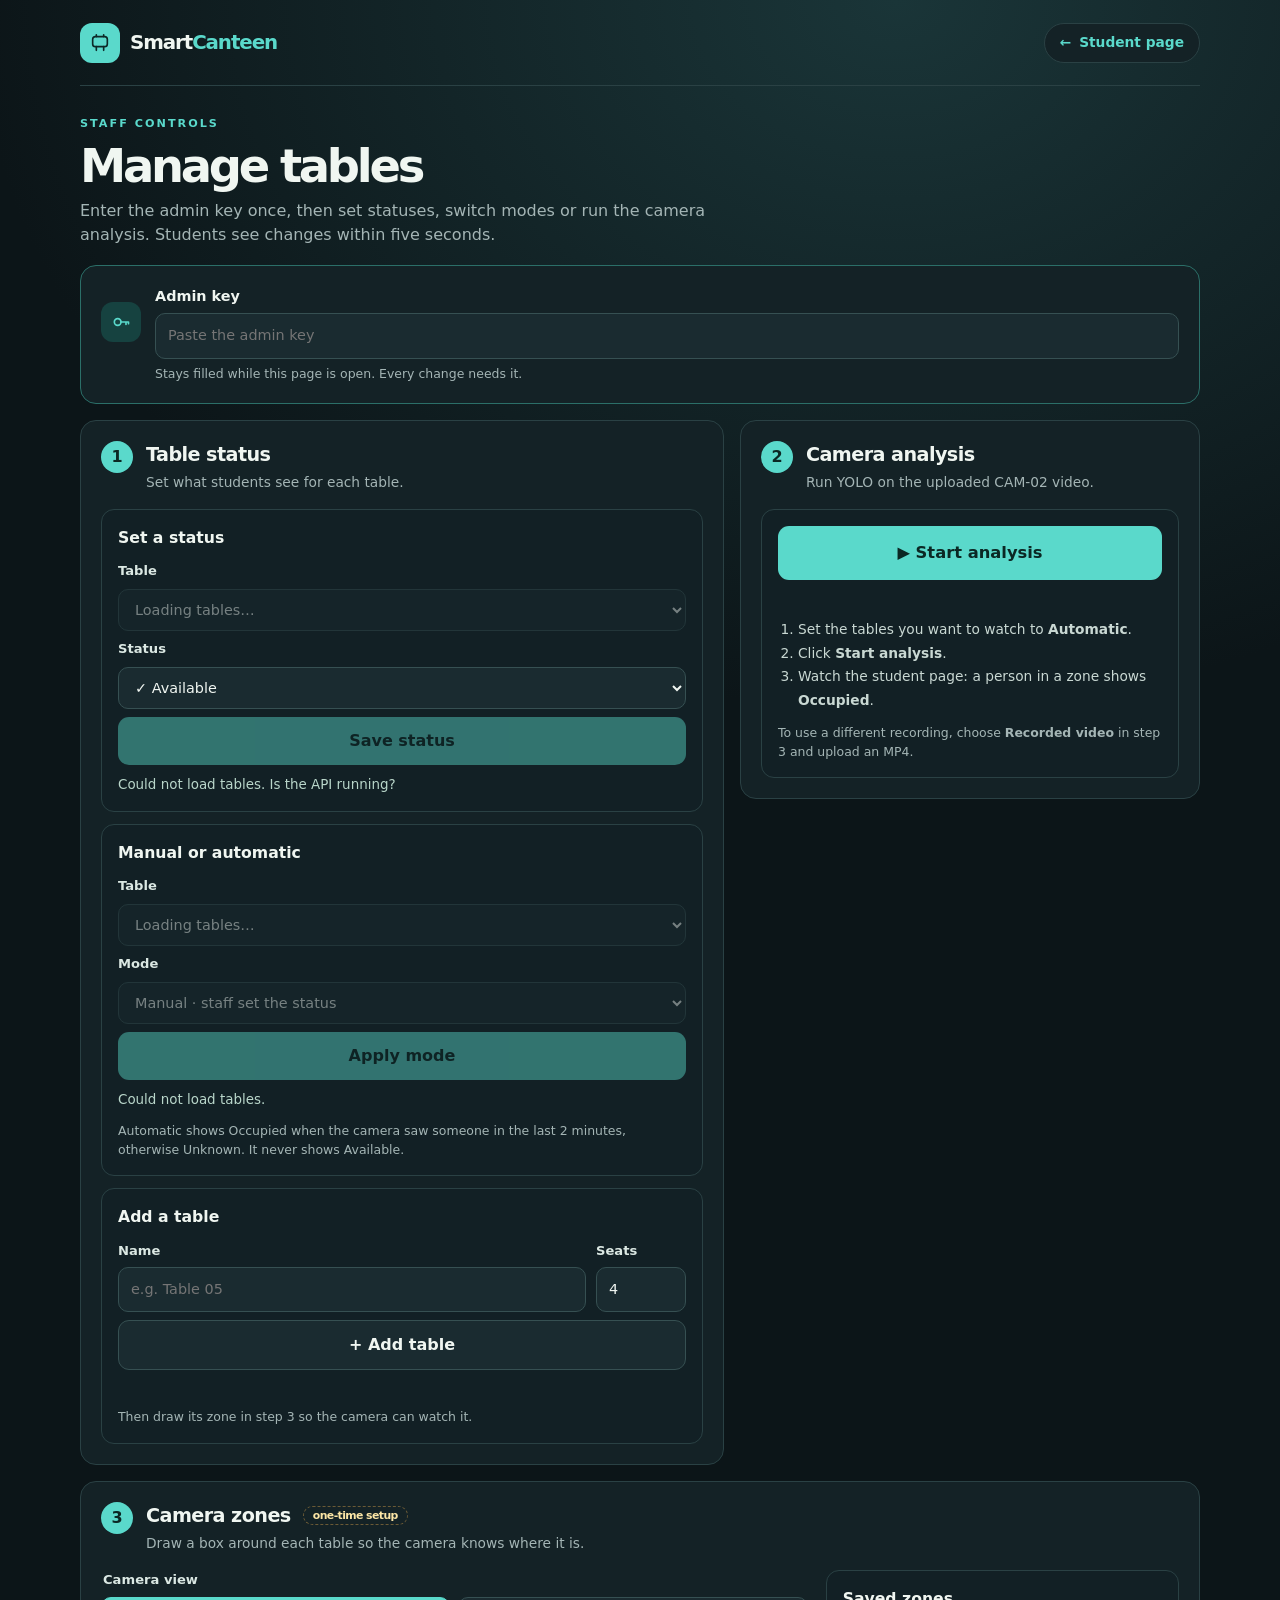
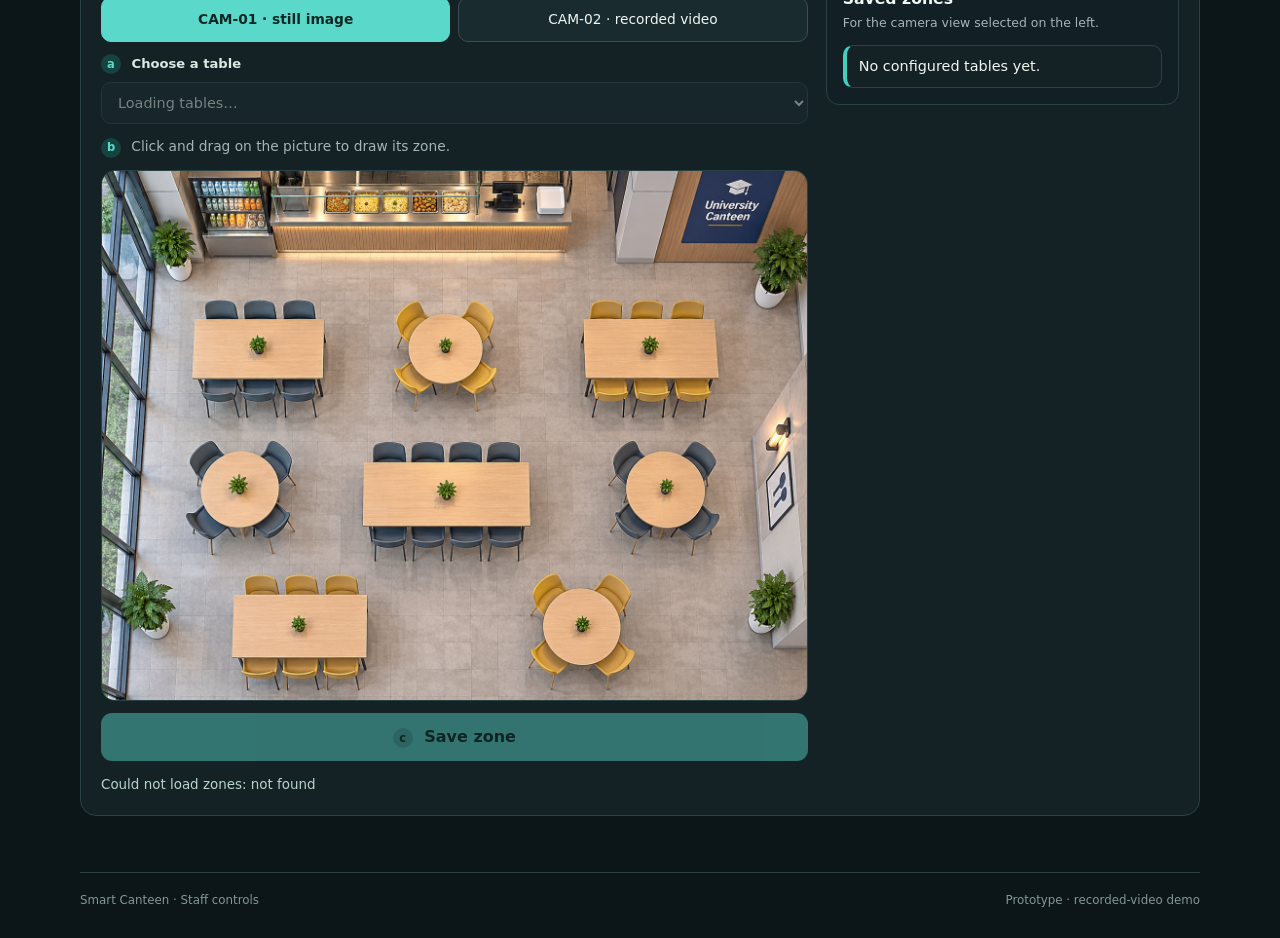
==== commit 88dd8730: "Pitch-ready prototype" ====
--- a/projects/smart-canteen/frontend/admin.html
+++ b/projects/smart-canteen/frontend/admin.html
@@ -1,175 +1,238 @@
 <!doctype html>
 <html lang="en">
   <head>
-    <meta charset="UTF-8" />
-    <meta name="viewport" content="width=device-width, initial-scale=1.0" />
-
-    <title>Smart Canteen | Admin</title>
-
-    <link rel="stylesheet" href="styles.css?v=7" />
-    <script src="admin.js?v=17" defer></script>
+    <meta charset="utf-8" />
+    <meta name="viewport" content="width=device-width, initial-scale=1" />
+    <meta name="theme-color" content="#111c20" />
+    <title>Smart Canteen | Staff</title>
+    <link rel="stylesheet" href="styles.css?v=12" />
+    <script src="admin.js?v=21" defer></script>
   </head>
-
   <body class="admin-body">
-    <!-- Admin page header and navigation -->
-    <header class="admin-header">
-      <div>
-        <p class="eyebrow">Admin workspace</p>
-        <h1>Smart Canteen — Zone Editor</h1>
-        <p class="admin-subtitle">
-          Configure table zones and manage seating availability.
-        </p>
-      </div>
-
-      <nav class="admin-nav">
+    <div class="page-shell">
+      <header class="topbar">
+        <a class="brand" href="/" aria-label="Smart Canteen student page">
+          <span class="brand-mark" aria-hidden="true">
+            <svg width="22" height="22" viewBox="0 0 24 24" fill="none">
+              <rect x="4" y="5" width="16" height="11" rx="3" stroke="currentColor" stroke-width="1.8" />
+              <path d="M8 16v4M16 16v4M8 3v2M16 3v2" stroke="currentColor" stroke-width="1.8" stroke-linecap="round" />
+            </svg>
+          </span>
+          <span>Smart<span class="brand-accent">Canteen</span></span>
+        </a>
         <a class="admin-link" href="/">
-          <span aria-hidden="true">←</span>
-          <span>Back to dashboard</span>
+          <span aria-hidden="true">←</span> Student page
         </a>
-      </nav>
-    </header>
-
-    <main class="admin-main">
-      <!-- Table-zone configuration -->
-      <section class="admin-panel">
-        <h2>Table Zone Editor</h2>
-        <p>
-         Draw rectangular zones around tables in the reference image. Zone configurations are saved in SQLite and linked to physical tables.
-        </p>
-
-        <!-- Choose the type of reference footage. -->
-        <div class="source-controls">
-        <!-- Two choices are easier to understand as tabs. -->
-        <fieldset class="source-mode-group">
-          <legend>Reference source</legend>
-
-          <div class="source-mode-options">
-            <label class="source-mode-choice">
-              <input type="radio" name="source-mode" value="image" checked />
-              <span>Static image</span>
-            </label>
-
-            <label class="source-mode-choice">
-              <input type="radio" name="source-mode" value="video" disabled />
-              <span>Recorded video</span>
-            </label>
-          </div>
-        </fieldset>
-
-          <!-- Show this file picker when video mode is enabled. -->
-          <div id="video-input-row" hidden>
-            <label for="video-file">Choose a recorded video</label>
-            <input
-              id="video-file"
-              type="file"
-              accept="video/mp4,video/webm"
-            />
-
-            <!-- Capture the current video frame for table-zone editing. -->
-          <button
-            id="capture-video-frame"
-            type="button"
-            disabled
-          >
-            Capture Frame & Edit Zones
-          </button>
-          </div>
-        </div>
-                <!-- Step 1: Choose which physical table to configure. -->
-        <label for="zone-table-id">
-          1. Choose a physical table
-        </label>
-
-        <select id="zone-table-id" disabled>
-          <option value="">Loading tables...</option>
-        </select>
-
-        <!-- Step 2: Draw the table boundary. -->
-        <p class="zone-help">
-          <strong>2. Draw the table zone</strong>
-          Click and drag over the image to mark the table.
-        </p>
-
-        <!-- Camera reference image and drawing layer. -->
-        <div class="editor-stage" id="camera-stage">
-          <img
-            src="assets/canteen-demo.png"
-            alt="Reference image of café seating"
-            class="stage-image"
-            draggable="false"
-          />
-
-          <!-- Recorded footage uses the same editor stage. -->
-        <video
-          id="stage-video"
-          class="stage-video"
-          controls
-          playsinline
-          preload="metadata"
-          hidden
-        ></video>
-
-        <!-- A frozen video frame used for drawing table zones. -->
-        <canvas
-          id="frozen-video-frame"
-          class="frozen-video-frame"
-          aria-label="Captured video frame for table-zone editing"
-          hidden
-        ></canvas>
-          <div id="zone-layer" class="zone-layer" aria-hidden="true"></div>
-        </div>
-
-        <!-- Step 3: Save to SQLite. -->
-        <button id="save-zone" type="button" disabled>
-          3. Save Zone
-        </button>
-
-        <!-- Show drawing, saving, and error messages to the admin. -->
-        <p id="zone-status" class="zone-status" aria-live="polite">
-          No table zones configured.
-        </p>
-      </section>
-
-      <!-- Zone list and manual availability controls -->
-      <aside class="admin-panel">
-        <h2>Configured tables</h2>
-        <p>Manage the table zones configured for this reference image.</p>
-
-        <!-- JavaScript generates this list from localStorage -->
-        <ul id="table-list" class="table-list">
-          <li class="table-list-empty">No configured tables yet.</li>
-        </ul>
-
-        <!-- Manual table statuses are saved through FastAPI and SQLite -->
-        <section class="manual-status">
-          <h3>Manual status update</h3>
-
-          <label for="manual-table-id"> Select database table </label>
-
-          <!-- JavaScript loads database tables into this dropdown -->
-          <select id="manual-table-id" disabled>
-            <option value="">Loading tables...</option>
-          </select>
-
-          <label for="table-01-status"> New status </label>
-
-          <select id="table-01-status">
-            <option value="available">Available</option>
-            <option value="occupied">Occupied</option>
-            <option value="unknown">Unknown</option>
-          </select>
-
-          <!-- Enabled after database tables load successfully -->
-          <button id="apply-status" type="button" disabled>
-            Update selected table
-          </button>
-
-          <!-- Displays loading, success and error messages -->
-          <p id="status-feedback" role="status">
-            Waiting for database tables...
+      </header>
+
+      <main class="admin-main">
+        <section class="admin-intro">
+          <p class="eyebrow">STAFF CONTROLS</p>
+          <h1 class="admin-title">Manage tables</h1>
+          <p class="admin-subtitle">
+            Enter the admin key once, then set statuses, switch modes or run the
+            camera analysis. Students see changes within five seconds.
           </p>
         </section>
-      </aside>
-    </main>
+
+        <section class="admin-card key-card" aria-labelledby="key-title">
+          <span class="step-icon" aria-hidden="true">
+            <svg viewBox="0 0 24 24" width="20" height="20" fill="none" stroke="currentColor" stroke-width="2" stroke-linecap="round"><circle cx="8" cy="12" r="4"/><path d="M12 12h9M18 12v3M21 12v2"/></svg>
+          </span>
+          <div class="key-body">
+            <label id="key-title" for="admin-key">Admin key</label>
+            <input
+              id="admin-key"
+              type="password"
+              autocomplete="off"
+              placeholder="Paste the admin key"
+            />
+          </div>
+          <p class="key-hint">Stays filled while this page is open. Every change needs it.</p>
+        </section>
+
+        <div class="admin-grid">
+          <section class="admin-card" aria-labelledby="status-title">
+            <div class="card-head">
+              <span class="step-badge">1</span>
+              <div>
+                <h2 id="status-title">Table status</h2>
+                <p>Set what students see for each table.</p>
+              </div>
+            </div>
+
+            <div class="control-block manual-status">
+              <h3>Set a status</h3>
+              <label for="manual-table-id">Table</label>
+              <select id="manual-table-id" disabled>
+                <option value="">Loading tables…</option>
+              </select>
+              <label for="table-01-status">Status</label>
+              <select id="table-01-status">
+                <option value="available">✓ Available</option>
+                <option value="occupied">● Occupied</option>
+                <option value="unknown">? Unknown</option>
+              </select>
+              <button id="apply-status" class="primary-button" type="button" disabled>
+                Save status
+              </button>
+              <p id="status-feedback" class="feedback" role="status">Waiting for tables…</p>
+            </div>
+
+            <div class="control-block table-mode-controls">
+              <h3>Manual or automatic</h3>
+              <label for="mode-table-id">Table</label>
+              <select id="mode-table-id">
+                <option value="">Loading tables…</option>
+              </select>
+              <label for="table-status-mode">Mode</label>
+              <select id="table-status-mode">
+                <option value="manual">Manual · staff set the status</option>
+                <option value="automatic">Automatic · camera estimate</option>
+              </select>
+              <button id="save-table-mode" class="primary-button" type="button">
+                Apply mode
+              </button>
+              <p id="table-mode-status" class="feedback" role="status" aria-live="polite"></p>
+              <p class="hint">
+                Automatic shows Occupied when the camera saw someone in the last
+                2 minutes, otherwise Unknown. It never shows Available.
+              </p>
+            </div>
+
+            <div class="control-block add-table">
+              <h3>Add a table</h3>
+              <div class="inline-fields">
+                <div>
+                  <label for="new-table-label">Name</label>
+                  <input id="new-table-label" type="text" maxlength="40" placeholder="e.g. Table 05" />
+                </div>
+                <div>
+                  <label for="new-table-seats">Seats</label>
+                  <input id="new-table-seats" type="number" min="1" max="20" value="4" />
+                </div>
+              </div>
+              <button id="add-table" class="secondary-button" type="button">+ Add table</button>
+              <p id="add-table-status" class="feedback" role="status" aria-live="polite"></p>
+              <p class="hint">Then draw its zone in step 3 so the camera can watch it.</p>
+            </div>
+          </section>
+
+          <section class="admin-card" aria-labelledby="analysis-title">
+            <div class="card-head">
+              <span class="step-badge">2</span>
+              <div>
+                <h2 id="analysis-title">Camera analysis</h2>
+                <p>Run YOLO on the uploaded CAM-02 video.</p>
+              </div>
+            </div>
+            <div class="control-block">
+              <button id="start-analysis" class="primary-button big" type="button">
+                ▶ Start analysis
+              </button>
+              <p id="analysis-status" class="feedback" role="status" aria-live="polite"></p>
+              <ol class="steps-list">
+                <li>Set the tables you want to watch to <strong>Automatic</strong>.</li>
+                <li>Click <strong>Start analysis</strong>.</li>
+                <li>Watch the student page: a person in a zone shows <strong>Occupied</strong>.</li>
+              </ol>
+              <p class="hint">
+                To use a different recording, choose <strong>Recorded video</strong>
+                in step 3 and upload an MP4.
+              </p>
+            </div>
+          </section>
+        </div>
+
+        <section class="admin-card" aria-labelledby="zones-title">
+          <div class="card-head">
+            <span class="step-badge">3</span>
+            <div>
+              <h2 id="zones-title">Camera zones <span class="setup-tag">one-time setup</span></h2>
+              <p>Draw a box around each table so the camera knows where it is.</p>
+            </div>
+          </div>
+
+          <div class="zone-layout">
+            <div class="zone-editor">
+              <fieldset class="source-mode-group">
+                <legend>Camera view</legend>
+                <div class="source-mode-options">
+                  <label class="source-mode-choice">
+                    <input type="radio" name="source-mode" value="image" checked />
+                    <span>CAM-01 · still image</span>
+                  </label>
+                  <label class="source-mode-choice">
+                    <input type="radio" name="source-mode" value="video" disabled />
+                    <span>CAM-02 · recorded video</span>
+                  </label>
+                </div>
+              </fieldset>
+
+              <div id="video-input-row" class="video-row" hidden>
+                <label for="video-file">Recorded video (MP4, max 50 MB)</label>
+                <input id="video-file" type="file" accept="video/mp4,video/webm" />
+                <div class="button-row">
+                  <button id="upload-video" class="secondary-button" type="button">
+                    Upload video
+                  </button>
+                  <button id="capture-video-frame" class="secondary-button" type="button" disabled>
+                    Capture frame to draw on
+                  </button>
+                </div>
+                <p id="upload-status" class="feedback" role="status" aria-live="polite"></p>
+              </div>
+
+              <div class="zone-steps">
+                <label for="zone-table-id"><span class="mini-step">a</span> Choose a table</label>
+                <select id="zone-table-id" disabled>
+                  <option value="">Loading tables…</option>
+                </select>
+                <p class="zone-help">
+                  <span class="mini-step">b</span> Click and drag on the picture to draw its zone.
+                </p>
+              </div>
+
+              <div class="editor-stage" id="camera-stage">
+                <img
+                  src="assets/canteen-demo.png?v=2"
+                  alt="Reference camera view of the seating area"
+                  class="stage-image"
+                  draggable="false"
+                />
+                <video id="stage-video" class="stage-video" controls playsinline preload="metadata" hidden></video>
+                <canvas
+                  id="frozen-video-frame"
+                  class="frozen-video-frame"
+                  aria-label="Captured video frame for drawing table zones"
+                  hidden
+                ></canvas>
+                <div id="zone-layer" class="zone-layer" aria-hidden="true"></div>
+              </div>
+
+              <button id="save-zone" class="primary-button" type="button" disabled>
+                <span class="mini-step dark">c</span> Save zone
+              </button>
+              <p id="zone-status" class="feedback zone-status" aria-live="polite">
+                No table zones configured.
+              </p>
+            </div>
+
+            <aside class="zone-list-panel" aria-labelledby="saved-zones-title">
+              <h3 id="saved-zones-title">Saved zones</h3>
+              <p class="hint">For the camera view selected on the left.</p>
+              <ul id="table-list" class="table-list">
+                <li class="table-list-empty">No configured tables yet.</li>
+              </ul>
+            </aside>
+          </div>
+        </section>
+      </main>
+
+      <footer class="footer">
+        <span>Smart Canteen · Staff controls</span>
+        <span>Prototype · recorded-video demo</span>
+      </footer>
+    </div>
   </body>
 </html>
--- a/projects/smart-canteen/frontend/styles.css
+++ b/projects/smart-canteen/frontend/styles.css
@@ -6,10 +6,10 @@
   --stroke: #2a4144;
   --muted: #a4b5b5;
   --text: #f0f6f1;
-  --accent: #b7ebad;
-  --available: #88dfaf;
-  --occupied: #ffb08f;
-  --unknown: #c8c5eb;
+  --accent: #5ad9cb;
+  --available: #3fd0c2;
+  --occupied: #ff7b7b;
+  --unknown: #aeb5c2;
 }
 * {
   box-sizing: border-box;
@@ -108,10 +108,10 @@
   overflow: hidden;
   display: flex;
   justify-content: space-between;
-  min-height: 250px;
+  min-height: 190px;
   align-items: center;
   gap: 28px;
-  padding: 38px 8px 30px 0;
+  padding: 30px 8px 12px 0;
 }
 .intro > div:first-child {
   position: relative;
@@ -172,7 +172,7 @@
   position: absolute;
   width: 37px;
   height: 18px;
-  background: #679d89;
+  background: #2f8f86;
   border-radius: 7px;
 }
 .art-chair.c1 {
@@ -284,17 +284,17 @@
   display: grid;
   place-items: center;
   border-radius: 10px;
-  background: #204b40;
+  background: #164240;
   color: var(--available);
   font-weight: 700;
   margin-bottom: 18px;
 }
 .stat-card.occupied .stat-icon {
-  background: #503628;
+  background: #47252a;
   color: var(--occupied);
 }
 .stat-card.unknown .stat-icon {
-  background: #35354d;
+  background: #2c323b;
   color: var(--unknown);
 }
 .stat-value {
@@ -414,10 +414,9 @@
   place-items: center;
   height: 33px;
   width: 33px;
-  background: #28433c;
   border-radius: 9px;
-  color: var(--accent);
-  font-size: 1.2rem;
+  font-size: 1rem;
+  font-weight: 700;
 }
 .status-pill {
   padding: 4px 10px;
@@ -428,18 +427,18 @@
 }
 .status-pill.available {
   color: var(--available);
-  border-color: #406c58;
-  background: #1b3d33;
+  border-color: #2b6f68;
+  background: #123b38;
 }
 .status-pill.occupied {
   color: var(--occupied);
-  border-color: #794f3c;
-  background: #38271f;
+  border-color: #7d3a41;
+  background: #3b1f23;
 }
 .status-pill.unknown {
   color: var(--unknown);
-  border-color: #62607a;
-  background: #302e42;
+  border-color: #555d6a;
+  background: #262b33;
 }
 .table-name {
   margin: 0;
@@ -531,8 +530,17 @@
   .intro-art {
     display: none;
   }
+  .intro {
+    padding: 22px 0 4px;
+  }
   .intro-description {
     font-size: 0.94rem;
+  }
+  .distribution {
+    display: none;
+  }
+  .overview {
+    margin-top: 18px;
   }
   .venue-card {
     padding: 16px;
@@ -626,499 +634,623 @@
   }
 }
 
-/* =========================
-   Admin page
-   ========================= */
-
-.admin-body {
-  min-height: 100vh;
-}
-
-.admin-header {
-  max-width: 1200px;
-  margin: 0 auto;
-  padding: 20px 20px 16px;
-
-  /* Give navigation and the page title separate rows. */
-  display: grid;
-  grid-template-columns: minmax(0, 1fr) auto;
-  gap: 12px 20px;
-}
-
-/* The title can use the entire available page width. */
-.admin-header > div {
-  grid-column: 1 / -1;
-  grid-row: 2;
-  min-width: 0;
-}
-
-/* Keep the Back button in the upper-right corner. */
-.admin-nav {
+.live-badge {
+  display: inline-flex;
+  align-items: center;
+  gap: 7px;
+  padding: 5px 11px;
+  border: 1px solid var(--stroke);
+  border-radius: 100px;
+  background: var(--panel);
+  color: var(--muted);
+  font-size: 0.76rem;
+  white-space: nowrap;
+}
+.live-dot {
+  width: 8px;
+  height: 8px;
+  border-radius: 50%;
+  background: var(--available);
+  animation: live-pulse 2s infinite;
+}
+.live-badge.stale .live-dot {
+  background: var(--occupied);
+  animation: none;
+}
+@keyframes live-pulse {
+  0% { box-shadow: 0 0 0 0 rgba(63, 208, 194, 0.55); }
+  70%, 100% { box-shadow: 0 0 0 7px rgba(63, 208, 194, 0); }
+}
+.table-card.status-available { border-left: 4px solid var(--available); }
+.table-card.status-occupied { border-left: 4px solid var(--occupied); }
+.table-card.status-unknown { border-left: 4px solid var(--unknown); }
+.table-icon.available { background: #164240; color: var(--available); }
+.table-icon.occupied { background: #47252a; color: var(--occupied); }
+.table-icon.unknown { background: #2c323b; color: var(--unknown); }
+.demo-banner { margin-top: 34px; }
+.demo-banner + .venue-card { margin-top: 14px; }
+.behind-scenes {
+  display: block;
+  padding: 0;
+  margin-top: 0;
+}
+.behind-scenes summary {
+  display: flex;
+  align-items: center;
+  gap: 14px;
+  padding: 16px 20px;
+  cursor: pointer;
+  font-weight: 650;
+  font-size: 0.92rem;
+  list-style: none;
+}
+.behind-scenes summary::-webkit-details-marker { display: none; }
+.behind-scenes summary::after {
+  content: "+";
+  margin-left: auto;
+  color: var(--muted);
+  font-size: 1.2rem;
+}
+.behind-scenes[open] summary::after { content: "−"; }
+.behind-scenes .explain-icon { font-style: normal; }
+.behind-body {
+  padding: 0 20px 18px 63px;
+  color: #b3c8c2;
+  font-size: 0.82rem;
+}
+.behind-body p { margin: 0 0 10px; }
+@media (max-width: 700px) {
+  .behind-body { padding-left: 20px; }
+}
+@media (prefers-reduced-motion: reduce) {
+  .live-dot { animation: none; }
+}
+
+.addons { margin-top: 44px; }
+.preview-tag {
+  padding: 5px 11px;
+  border: 1px dashed #6b5a35;
+  border-radius: 100px;
+  color: #fce6a6;
+  font-size: 0.74rem;
+  white-space: nowrap;
+}
+.addons-note {
+  color: var(--muted);
+  font-size: 0.82rem;
+  margin: -6px 0 16px;
+}
+.addon-grid {
+  display: grid;
+  grid-template-columns: repeat(2, 1fr);
+  gap: 13px;
+}
+.addon-card {
+  background: var(--panel);
+  border: 1px dashed #3a5557;
+  border-radius: 15px;
+  padding: 18px;
+  display: flex;
+  flex-direction: column;
+}
+.addon-head {
+  display: flex;
+  align-items: center;
+  gap: 11px;
+  margin-bottom: 14px;
+}
+.addon-head h3 { margin: 0; font-size: 1.02rem; }
+.addon-icon {
+  display: grid;
+  place-items: center;
+  width: 34px;
+  height: 34px;
+  border-radius: 10px;
+  background: #164240;
+  color: var(--accent);
+}
+.menu-list { list-style: none; margin: 0; padding: 0; }
+.menu-list li {
+  display: flex;
+  justify-content: space-between;
+  align-items: center;
+  gap: 10px;
+  padding: 9px 0;
+  border-bottom: 1px solid var(--stroke);
+  font-size: 0.88rem;
+}
+.menu-list li:last-child { border-bottom: 0; }
+.menu-list li.sold-out .dish-name,
+.menu-list li.sold-out .dish-price { color: #6f8584; text-decoration: line-through; }
+.dish-name { margin-right: 8px; }
+.dish-tag {
+  display: inline-block;
+  margin: 2px 4px 2px 0;
+  padding: 1px 8px;
+  border-radius: 100px;
+  background: #1d3a33;
+  color: #9fe0c4;
+  font-size: 0.68rem;
+}
+.dish-tag.sold { background: #3b1f23; color: var(--occupied); }
+.dish-price { color: var(--text); font-weight: 650; white-space: nowrap; }
+.addon-label { color: var(--muted); font-size: 0.76rem; margin: 0 0 6px; }
+.addon-select {
+  width: 100%;
+  margin-bottom: 12px;
+  padding: 9px 11px;
+  border-radius: 10px;
+  border: 1px solid #365052;
+  background: #1a2b30;
+  color: var(--text);
+  font: inherit;
+  font-size: 0.86rem;
+}
+.time-chips { display: flex; gap: 8px; margin-bottom: 14px; }
+.time-chip {
+  padding: 7px 13px;
+  border-radius: 100px;
+  border: 1px solid #365052;
+  background: #1a2b30;
+  color: #c5d3d2;
+  cursor: pointer;
+  font-size: 0.82rem;
+}
+.time-chip[aria-pressed="true"] { background: var(--accent); border-color: var(--accent); color: #0b2824; font-weight: 700; }
+.addon-button {
+  padding: 10px 14px;
+  border: 0;
+  border-radius: 11px;
+  background: var(--accent);
+  color: #0b2824;
+  font-weight: 700;
+  cursor: pointer;
+}
+.addon-button:hover, .time-chip:hover { filter: brightness(1.08); }
+.pickup-ticket {
+  display: grid;
+  gap: 2px;
+  margin-top: 12px;
+  padding: 12px 14px;
+  border-radius: 11px;
+  background: #123b38;
+  border: 1px solid #2b6f68;
+}
+.pickup-ticket[hidden] { display: none; }
+.ticket-number { font-size: 1.5rem; font-weight: 780; color: var(--available); letter-spacing: -0.03em; }
+.ticket-detail { font-size: 0.84rem; }
+.ticket-note { font-size: 0.72rem; color: var(--muted); }
+.queue-row { margin-bottom: 14px; }
+.queue-top { display: flex; justify-content: space-between; gap: 10px; font-size: 0.88rem; margin-bottom: 6px; }
+.queue-wait { color: var(--muted); font-size: 0.8rem; }
+.queue-track { height: 10px; border-radius: 100px; background: #26383b; overflow: hidden; }
+.queue-fill { height: 100%; border-radius: 100px; background: var(--available); }
+.queue-fill.long { background: var(--occupied); }
+.addon-foot { color: var(--muted); font-size: 0.76rem; margin: auto 0 0; padding-top: 8px; }
+.busy-chart {
+  display: flex;
+  align-items: flex-end;
+  gap: 6px;
+  height: 120px;
+  padding-bottom: 18px;
+  position: relative;
+}
+.busy-col {
+  flex: 1;
+  height: 100%;
+  display: flex;
+  flex-direction: column;
+  justify-content: flex-end;
+  align-items: center;
+  position: relative;
+}
+.busy-bar { width: 100%; border-radius: 6px 6px 2px 2px; background: #2f8f86; }
+.busy-bar.high { background: var(--occupied); }
+.busy-col.now .busy-bar { outline: 2px solid var(--text); outline-offset: 1px; }
+.busy-col.now::before {
+  content: "now";
+  position: absolute;
+  top: -4px;
+  font-size: 0.65rem;
+  color: var(--text);
+}
+.busy-time { position: absolute; bottom: -18px; font-size: 0.68rem; color: var(--muted); }
+@media (max-width: 700px) {
+  .addon-grid { grid-template-columns: 1fr; }
+  .addons .section-heading { flex-wrap: wrap; }
+}
+
+/* Shared */
+
+.data-sync-status {
+  margin: 12px 0;
+  color: #b9d6ca;
+  font-size: 0.85rem;
+}
+
+/* Admin page */
+
+.admin-link {
+  display: inline-flex;
+  align-items: center;
+  gap: 8px;
+  min-height: 40px;
+  padding: 8px 15px;
+  border: 1px solid var(--stroke);
+  border-radius: 100px;
+  background: var(--panel);
+  color: var(--accent);
+  font-size: 0.86rem;
+  font-weight: 600;
+  text-decoration: none;
+  white-space: nowrap;
+}
+.admin-link:hover { background: var(--panel-soft); }
+
+.admin-main { padding-bottom: 40px; }
+.admin-intro { padding: 30px 0 18px; }
+.admin-title {
+  font-size: clamp(2rem, 4vw, 2.9rem);
+  margin-bottom: 8px;
+}
+.admin-subtitle {
+  color: var(--muted);
+  max-width: 640px;
+  margin: 0;
+}
+
+.admin-card {
+  background: var(--panel);
+  border: 1px solid var(--stroke);
+  border-radius: 16px;
+  padding: 20px;
+  margin-bottom: 16px;
+}
+.admin-grid {
+  display: grid;
+  grid-template-columns: 1.4fr 1fr;
+  gap: 16px;
+  align-items: start;
+}
+.admin-grid .admin-card { margin-bottom: 0; }
+.admin-grid + .admin-card { margin-top: 16px; }
+
+.key-card {
+  display: grid;
+  grid-template-columns: auto minmax(0, 1fr);
+  align-items: center;
+  gap: 6px 14px;
+  border-color: #2b6f68;
+}
+.key-body { display: grid; gap: 6px; }
+.key-body label { font-weight: 650; font-size: 0.9rem; }
+.key-hint {
   grid-column: 2;
-  grid-row: 1;
-  justify-self: end;
-}
-.admin-subtitle {
-  margin: 8px 0 0;
-  color: rgba(240, 246, 241, 0.78);
-}
-
-.admin-nav {
-  display: flex;
-  align-items: center;
-}
-
-.admin-link {
+  margin: 0;
+  color: var(--muted);
+  font-size: 0.78rem;
+}
+.step-icon {
+  display: grid;
+  place-items: center;
+  width: 40px;
+  height: 40px;
+  border-radius: 12px;
+  background: #164240;
   color: var(--accent);
-  text-decoration: none;
-  border: 1px solid rgba(183, 235, 173, 0.25);
-  border-radius: 999px;
-  padding: 10px 14px;
-  background: rgba(20, 34, 38, 0.55);
-}
-
-.admin-link:hover {
-  background: rgba(20, 34, 38, 0.8);
-}
-
-.admin-main {
-  max-width: 1200px;
-  margin: 0 auto;
-  padding: 0 20px 40px;
-  display: grid;
-  grid-template-columns: 2fr 1fr;
-  gap: 20px;
-}
-
-.admin-panel {
-  background: rgba(20, 34, 38, 0.8);
-  border: 1px solid rgba(183, 235, 173, 0.12);
-  border-radius: 18px;
-  padding: 20px;
-  box-shadow: 0 12px 30px rgba(0, 0, 0, 0.2);
-}
-
-
-/* Group the camera source settings in their own panel. */
-.source-controls {
-  display: grid;
-  gap: 10px;
-  margin: 20px 0;
+}
+
+.card-head {
+  display: flex;
+  gap: 13px;
+  align-items: flex-start;
+  margin-bottom: 16px;
+}
+.card-head h2 { margin: 0 0 2px; font-size: 1.2rem; letter-spacing: -0.03em; }
+.card-head p { margin: 0; color: var(--muted); font-size: 0.86rem; }
+.step-badge {
+  flex: 0 0 32px;
+  display: grid;
+  place-items: center;
+  width: 32px;
+  height: 32px;
+  border-radius: 50%;
+  background: var(--accent);
+  color: #0b2824;
+  font-weight: 780;
+}
+.setup-tag {
+  margin-left: 6px;
+  padding: 2px 9px;
+  border: 1px dashed #6b5a35;
+  border-radius: 100px;
+  color: #fce6a6;
+  font-size: 0.68rem;
+  font-weight: 600;
+  vertical-align: middle;
+}
+
+.control-block {
+  display: grid;
+  gap: 8px;
   padding: 16px;
-  border: 1px solid rgba(183, 235, 173, 0.18);
-  border-radius: 12px;
-  background: rgba(9, 19, 22, 0.4);
-}
-
-/* Clearly label the source selector and video file picker. */
-.source-controls label {
-  display: block;
-  font-size: 0.9rem;
+  border: 1px solid var(--stroke);
+  border-radius: 13px;
+  background: #122025;
+}
+.control-block + .control-block { margin-top: 12px; }
+.control-block h3 { margin: 0 0 4px; font-size: 0.98rem; }
+.control-block label,
+.zone-steps label,
+.video-row label {
+  font-size: 0.82rem;
   font-weight: 600;
-}
-
-/* Match the existing physical-table dropdown. */
-.source-controls select,
-.source-controls input[type="file"] {
+  color: #dbe8e3;
+}
+
+.admin-body select,
+.admin-body input[type="password"],
+.admin-body input[type="text"],
+.admin-body input[type="number"],
+.admin-body input[type="file"] {
   width: 100%;
   min-width: 0;
-  padding: 12px;
-  border: 1px solid rgba(183, 235, 173, 0.25);
+  padding: 11px 12px;
+  border: 1px solid #365052;
   border-radius: 10px;
-  background: #142428;
-  color: #effaf5;
+  background: #1a2b30;
+  color: var(--text);
   font: inherit;
-}
-
-/* Make the video selection button easier to recognize. */
-.source-controls input::file-selector-button {
+  font-size: 0.9rem;
+}
+.admin-body input::file-selector-button {
   margin-right: 12px;
-  padding: 9px 12px;
+  padding: 7px 12px;
   border: 0;
-  border-radius: 7px;
-  background: #61deb0;
-  color: #102a24;
+  border-radius: 8px;
+  background: var(--accent);
+  color: #0b2824;
+  font-weight: 650;
+  cursor: pointer;
+}
+
+.primary-button,
+.secondary-button {
+  padding: 12px 16px;
+  border-radius: 11px;
+  font: inherit;
+  font-weight: 700;
+  cursor: pointer;
+}
+.primary-button {
+  border: 0;
+  background: var(--accent);
+  color: #0b2824;
+}
+.primary-button.big { padding: 15px 18px; font-size: 1.02rem; }
+.secondary-button {
+  border: 1px solid #365052;
+  background: #1a2b30;
+  color: var(--text);
+}
+.primary-button:hover:not(:disabled),
+.secondary-button:hover:not(:disabled) { filter: brightness(1.1); }
+.admin-body button:disabled,
+.admin-body select:disabled {
+  opacity: 0.45;
+  cursor: not-allowed;
+}
+.admin-body button:focus-visible,
+.admin-body select:focus-visible,
+.admin-body input:focus-visible {
+  outline: 2px solid var(--accent);
+  outline-offset: 2px;
+}
+.button-row { display: flex; flex-wrap: wrap; gap: 8px; }
+.inline-fields {
+  display: grid;
+  grid-template-columns: minmax(0, 1fr) 90px;
+  gap: 10px;
+}
+.inline-fields > div { display: grid; gap: 6px; }
+
+.feedback {
+  min-height: 1.2em;
+  margin: 2px 0 0;
+  color: #b9d6ca;
+  font-size: 0.84rem;
+  overflow-wrap: anywhere;
+}
+.hint {
+  margin: 4px 0 0;
+  color: var(--muted);
+  font-size: 0.78rem;
+  line-height: 1.5;
+}
+.steps-list {
+  margin: 4px 0 0;
+  padding-left: 20px;
+  color: #c9d8d3;
+  font-size: 0.86rem;
+  line-height: 1.7;
+}
+
+/* Zone editor */
+
+.zone-layout {
+  display: grid;
+  grid-template-columns: minmax(0, 2fr) minmax(0, 1fr);
+  gap: 18px;
+}
+.zone-editor { display: grid; gap: 12px; align-content: start; }
+
+.source-mode-group {
+  min-width: 0;
+  margin: 0;
+  padding: 0;
+  border: 0;
+}
+.source-mode-group legend {
+  margin-bottom: 8px;
+  font-size: 0.82rem;
   font-weight: 600;
+  color: #dbe8e3;
+}
+.source-mode-options {
+  display: grid;
+  grid-template-columns: repeat(2, minmax(0, 1fr));
+  gap: 8px;
+}
+.source-mode-choice { position: relative; }
+.source-mode-choice input { position: absolute; opacity: 0; }
+.source-mode-choice span {
+  display: block;
+  padding: 11px 8px;
+  border: 1px solid #365052;
+  border-radius: 10px;
+  background: #1a2b30;
+  text-align: center;
+  font-size: 0.86rem;
   cursor: pointer;
 }
-
-/* Display the file picker only when video mode is active. */
-#video-input-row:not([hidden]) {
-  display: grid;
-  gap: 10px;
-}
-
-/* Fit recorded footage within our existing editor stage. */
-.stage-video {
-  width: 100%;
-  height: auto;
-}
-
-/* Preserve the HTML hidden attribute when switching sources. */
-.stage-video[hidden],
-#video-input-row[hidden] {
-  display: none;
-}
-
-/* Hide whichever source is not currently selected. */
-.stage-image[hidden],
-.stage-video[hidden] {
-  display: none;
-}
-
-/* Hide the drawing layer when previewing an unrelated video. */
-.zone-layer[hidden] {
-  display: none;
-}
-
-/* Keep recorded footage responsive on desktop and mobile. */
-.stage-video:not([hidden]) {
+.source-mode-choice input:checked + span {
+  background: var(--accent);
+  border-color: var(--accent);
+  color: #0b2824;
+  font-weight: 700;
+}
+.source-mode-choice input:disabled + span { opacity: 0.45; cursor: not-allowed; }
+.source-mode-choice input:focus-visible + span { outline: 2px solid var(--accent); outline-offset: 2px; }
+
+.video-row:not([hidden]) {
+  display: grid;
+  gap: 8px;
+  padding: 14px;
+  border: 1px solid var(--stroke);
+  border-radius: 12px;
+  background: #122025;
+}
+.video-row[hidden] { display: none; }
+
+.zone-steps { display: grid; gap: 8px; }
+.zone-help { margin: 4px 0 0; color: var(--muted); font-size: 0.86rem; }
+.mini-step {
+  display: inline-grid;
+  place-items: center;
+  width: 20px;
+  height: 20px;
+  margin-right: 6px;
+  border-radius: 50%;
+  background: #164240;
+  color: var(--accent);
+  font-size: 0.72rem;
+  font-weight: 780;
+}
+.mini-step.dark { background: rgba(11, 40, 36, 0.2); color: #0b2824; }
+
+.editor-stage {
+  position: relative;
+  border-radius: 14px;
+  overflow: hidden;
+  border: 1px solid var(--stroke);
+  background: #0a1316;
+}
+.stage-image,
+.stage-video:not([hidden]),
+.frozen-video-frame:not([hidden]) {
   display: block;
   width: 100%;
   height: auto;
 }
-
-.editor-stage {
-  position: relative;
-  margin-top: 18px;
-  border-radius: 18px;
-  overflow: hidden;
-  border: 1px solid rgba(183, 235, 173, 0.15);
-  background: rgba(9, 19, 22, 0.85);
-}
-
-.stage-image {
-  display: block;
-  width: 100%;
-  height: auto;
-}
+.stage-image[hidden],
+.stage-video[hidden],
+.frozen-video-frame[hidden],
+.zone-layer[hidden] { display: none; }
 
 .zone-layer {
   position: absolute;
   inset: 0;
-  pointer-events: none;
-}
-
-/* Zone editor controls use the same style as manual status controls. */
-.admin-panel > label {
-  display: block;
-  margin-top: 18px;
-  margin-bottom: 8px;
-  font-size: 0.9rem;
-  font-weight: 600;
-}
-
-/* Make the physical-table dropdown easy to recognize and use. */
-#zone-table-id {
-  display: block;
-  width: 100%;
-  min-width: 0;
-  padding: 12px;
-  border: 1px solid rgba(183, 235, 173, 0.25);
-  border-radius: 10px;
-  background: #142428;
-  color: #effaf5;
-  font: inherit;
-}
-
-/* Give the Save button a clear primary-action appearance. */
-#save-zone {
-  width: 100%;
-  margin-top: 12px;
-  padding: 13px 16px;
-  border: 0;
-  border-radius: 10px;
-  background: #61deb0;
-  color: #102a24;
-  font: inherit;
-  font-weight: 700;
-  cursor: pointer;
-}
-
-/* Make disabled controls visibly different from active ones. */
-#save-zone:disabled,
-#zone-table-id:disabled {
-  opacity: 0.45;
-  cursor: not-allowed;
-}
-
-/* Keyboard users should clearly see which control is focused. */
-#save-zone:focus-visible,
-#zone-table-id:focus-visible {
-  outline: 2px solid #61e8b3;
-  outline-offset: 3px;
-}
-
-/* Explain the drawing step clearly to first-time users. */
-.zone-help {
-  margin: 20px 0 8px;
-  color: rgba(240, 246, 241, 0.75);
-  line-height: 1.6;
-}
-
-/* Put the step title on its own line. */
-.zone-help strong {
-  display: block;
-  margin-bottom: 4px;
-  color: #effaf5;
-  font-size: 0.95rem;
-}
-
-.zone-status {
-  margin-top: 14px;
-  color: rgba(240, 246, 241, 0.78);
-}
-
-.table-list {
-  list-style: none;
-  padding: 0;
-  margin: 16px 0 0;
-  display: grid;
-  gap: 10px;
-}
-
-.table-list-empty {
-  padding: 12px 14px;
-  border-radius: 12px;
-  background: rgba(9, 19, 22, 0.55);
-  color: rgba(240, 246, 241, 0.78);
-  border: 1px dashed rgba(183, 235, 173, 0.15);
-}
-
-@media (max-width: 900px) {
-  .admin-main {
-    grid-template-columns: 1fr;
-  }
-
-  .admin-header {
-    flex-direction: column;
-  }
-}
-
-/* Zone drawing experiment */
-
-.zone-layer {
   pointer-events: auto;
   touch-action: none;
   cursor: crosshair;
 }
-
 .zone-preview {
   position: absolute;
   box-sizing: border-box;
-  border: 2px solid #5ee8b1;
-  background: rgba(94, 232, 177, 0.22);
+  border: 2px dashed var(--accent);
+  background: rgba(90, 217, 203, 0.2);
   pointer-events: none;
 }
-
-/* Saved table zone */
-
 .zone-saved {
-  border-color: #36e2ae;
-  background: rgba(54, 226, 174, 0.18);
-}
-
+  border-style: solid;
+  border-color: var(--available);
+  background: rgba(63, 208, 194, 0.16);
+}
 .zone-saved::after {
   content: attr(data-label);
   position: absolute;
   top: 0;
   left: 0;
-  padding: 4px 7px;
-  border-radius: 0 0 6px 0;
-  background: #087b65;
-  color: white;
+  padding: 3px 8px;
+  border-radius: 0 0 8px 0;
+  background: #1f8f85;
+  color: #fff;
   font-size: 12px;
   font-weight: 700;
 }
 
-/* Configured table list */
-
+/* In video preview, zones can only be drawn after capturing a frame. */
+.video-preview .zone-steps,
+.video-preview #save-zone { display: none; }
+
+.zone-list-panel {
+  padding: 16px;
+  border: 1px solid var(--stroke);
+  border-radius: 13px;
+  background: #122025;
+  align-self: start;
+}
+.zone-list-panel h3 { margin: 0 0 2px; font-size: 0.98rem; }
+.table-list {
+  list-style: none;
+  margin: 12px 0 0;
+  padding: 0;
+  display: grid;
+  gap: 8px;
+}
 .table-list li {
   display: flex;
   justify-content: space-between;
   align-items: center;
-  gap: 12px;
-  padding: 12px;
-  border: 1px solid rgba(183, 235, 173, 0.2);
+  gap: 10px;
+  padding: 10px 12px;
+  border: 1px solid var(--stroke);
+  border-left: 4px solid var(--available);
   border-radius: 10px;
-}
-
+  background: var(--panel);
+  font-size: 0.9rem;
+}
+.table-list li.table-list-empty {
+  border: 1px dashed var(--stroke);
+  color: var(--muted);
+}
 .table-list button {
+  padding: 5px 10px;
+  border: 1px solid #7d3a41;
+  border-radius: 8px;
+  background: #3b1f23;
+  color: var(--occupied);
+  font-size: 0.8rem;
   cursor: pointer;
-  border: 1px solid #a75b5b;
-  border-radius: 7px;
-  padding: 6px 10px;
-  background: transparent;
-  color: #ffaaaa;
-}
-
-/* Admin manual-status controls */
-
-.manual-status {
-  display: grid;
-  gap: 12px;
-  margin-top: 28px;
-  padding-top: 20px;
-  border-top: 1px solid rgba(183, 235, 173, 0.18);
-}
-
-.manual-status h3 {
-  margin: 0 0 8px;
-  font-size: 1.15rem;
-}
-
-.manual-status label {
-  font-size: 0.9rem;
-  font-weight: 600;
-}
-
-.manual-status select {
-  width: 100%;
-  min-width: 0;
-  padding: 12px;
-  border: 1px solid rgba(183, 235, 173, 0.25);
-  border-radius: 10px;
-  background: #142428;
-  color: #effaf5;
-  font: inherit;
-}
-
-.manual-status select:focus-visible,
-.manual-status button:focus-visible {
-  outline: 2px solid #61e8b3;
-  outline-offset: 3px;
-}
-
-.manual-status button {
-  padding: 12px 16px;
-  border: 0;
-  border-radius: 10px;
-  background: #69dfaa;
-  color: #102923;
-  font: inherit;
-  font-weight: 700;
-  cursor: pointer;
-}
-
-.manual-status button:hover:not(:disabled) {
-  background: #8cefc1;
-}
-
-.manual-status button:disabled {
-  opacity: 0.5;
-  cursor: not-allowed;
-}
-
-#status-feedback {
-  margin: 4px 0 0;
-  color: #b9d6ca;
-  font-size: 0.9rem;
-  overflow-wrap: anywhere;
-}
-
-/* Information about the student dashboard's data freshness */
-
-.data-sync-status {
-  margin: 12px 0;
-  color: #b9d6ca;
-  font-size: 0.85rem;
-}
-
-/* Make the dashboard navigation look like a clear back button. */
-.admin-link {
-  display: inline-flex;
-  align-items: center;
-  justify-content: center;
-  gap: 10px;
-  min-height: 44px;
-  padding: 10px 16px;
-  font-size: 0.9rem;
-  font-weight: 600;
-  text-decoration: none;
-  white-space: nowrap;
-  transition: background 0.2s ease;
-}
-
-/* Keep navigation comfortable on narrow screens. */
+}
+
+@media (max-width: 900px) {
+  .admin-grid,
+  .zone-layout { grid-template-columns: 1fr; }
+}
 @media (max-width: 600px) {
-  .admin-link {
-    white-space: normal;
-    text-align: center;
-  }
-}
-
-/* Display the two source choices side by side. */
-.source-mode-group {
-  min-width: 0;
-  margin: 0;
-  padding: 0;
-  border: 0;
-}
-
-.source-mode-group legend {
-  margin-bottom: 10px;
-  font-weight: 600;
-}
-
-.source-mode-options {
-  display: grid;
-  grid-template-columns: repeat(2, minmax(0, 1fr));
-  gap: 8px;
-}
-
-/* Keep the radio accessible without showing the default circle. */
-.source-mode-choice {
-  position: relative;
-}
-
-.source-mode-choice input {
-  position: absolute;
-  opacity: 0;
-}
-
-.source-mode-choice span {
-  display: block;
-  padding: 12px 8px;
-  border: 1px solid rgba(183, 235, 173, 0.25);
-  border-radius: 10px;
-  text-align: center;
-  cursor: pointer;
-}
-
-/* Highlight the selected source. */
-.source-mode-choice input:checked + span {
-  background: #61deb0;
-  color: #102a24;
-  font-weight: 700;
-}
-
-/* Show when a source is unavailable. */
-.source-mode-choice input:disabled + span {
-  opacity: 0.45;
-  cursor: not-allowed;
-}
-
-/* Show keyboard focus clearly. */
-.source-mode-choice input:focus-visible + span {
-  outline: 2px solid #61e8b3;
-  outline-offset: 3px;
-}
-
-/* Video preview does not yet support zone editing. */
-.video-preview .admin-panel > label[for="zone-table-id"],
-.video-preview #zone-table-id,
-.video-preview .zone-help,
-.video-preview #save-zone {
-  display: none;
-}
-
-/* Display the captured video frame at the editor's width. */
-.frozen-video-frame:not([hidden]) {
-  display: block;
-  width: 100%;
-  height: auto;
-}
-
-.frozen-video-frame[hidden] {
-  display: none;
-}+  .key-card { grid-template-columns: 1fr; }
+  .key-card .step-icon { display: none; }
+  .key-hint { grid-column: 1; }
+  .admin-link { padding: 7px 12px; }
+}
